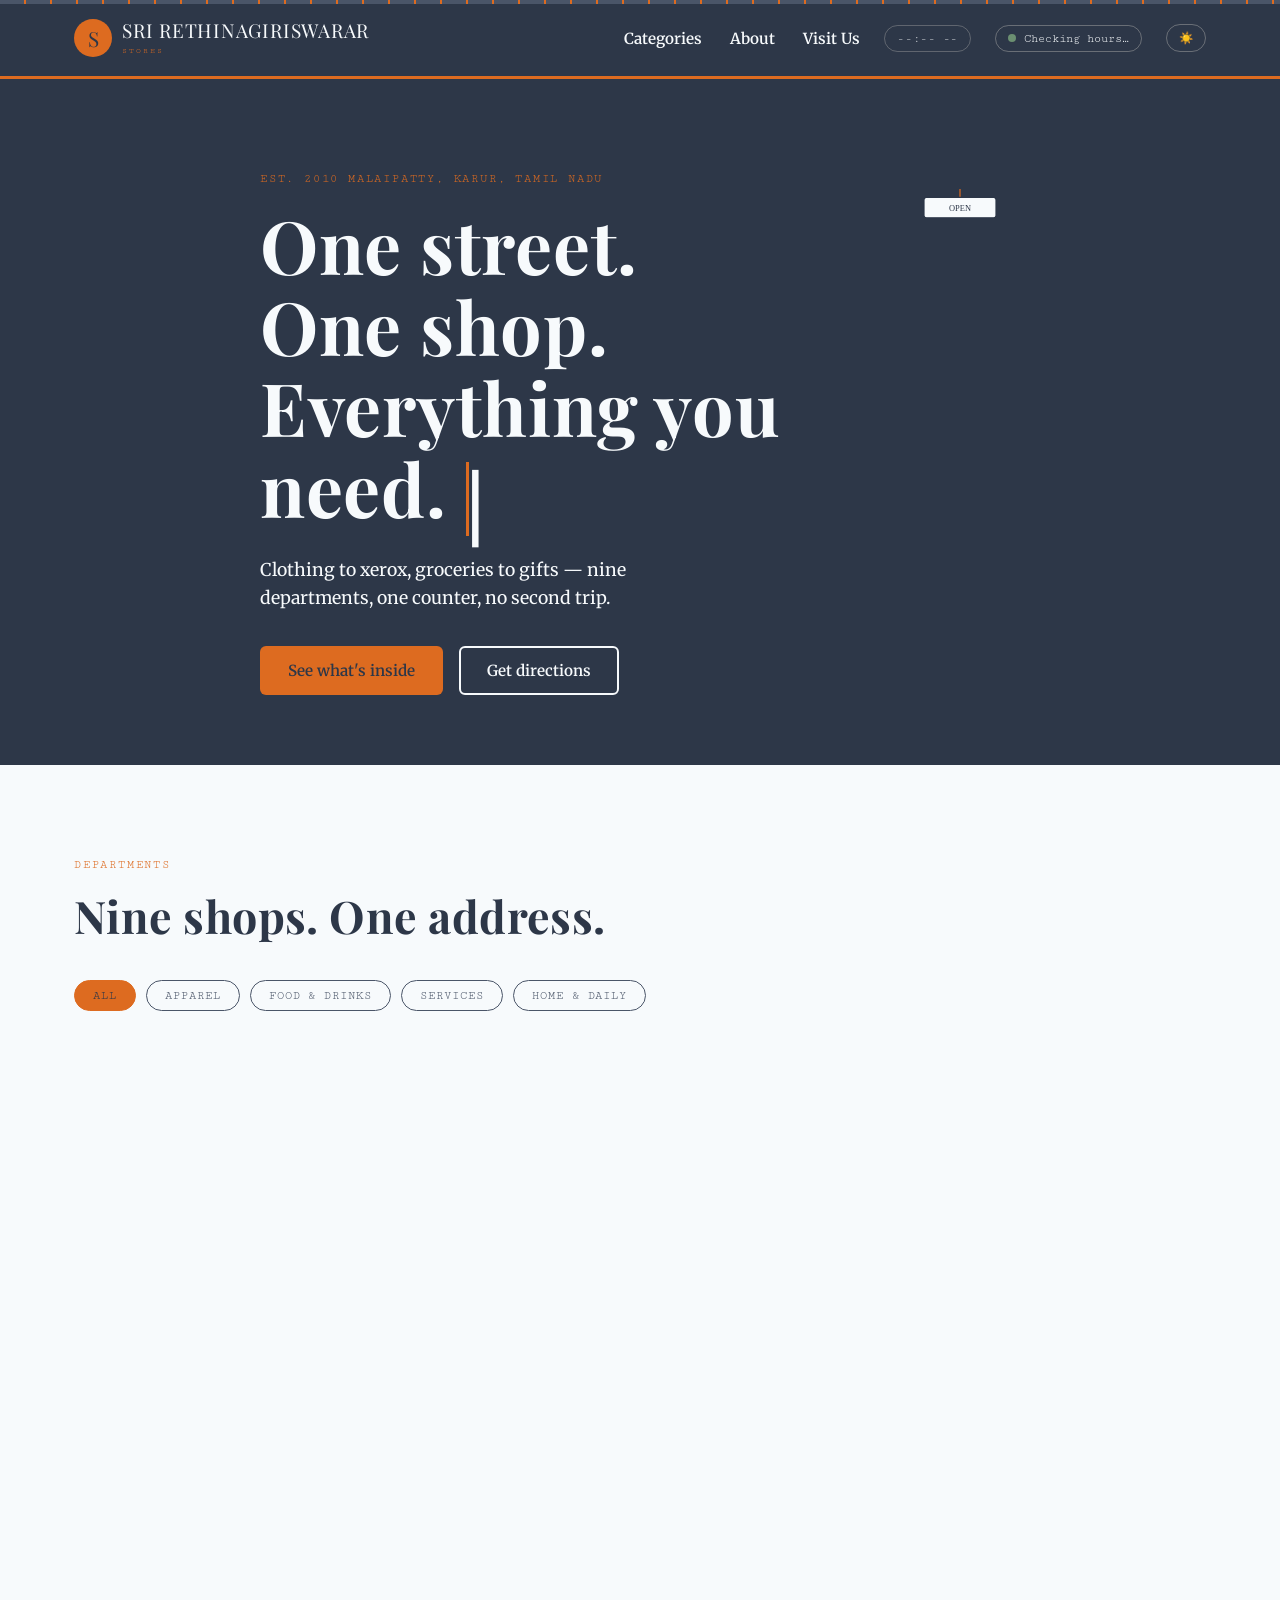
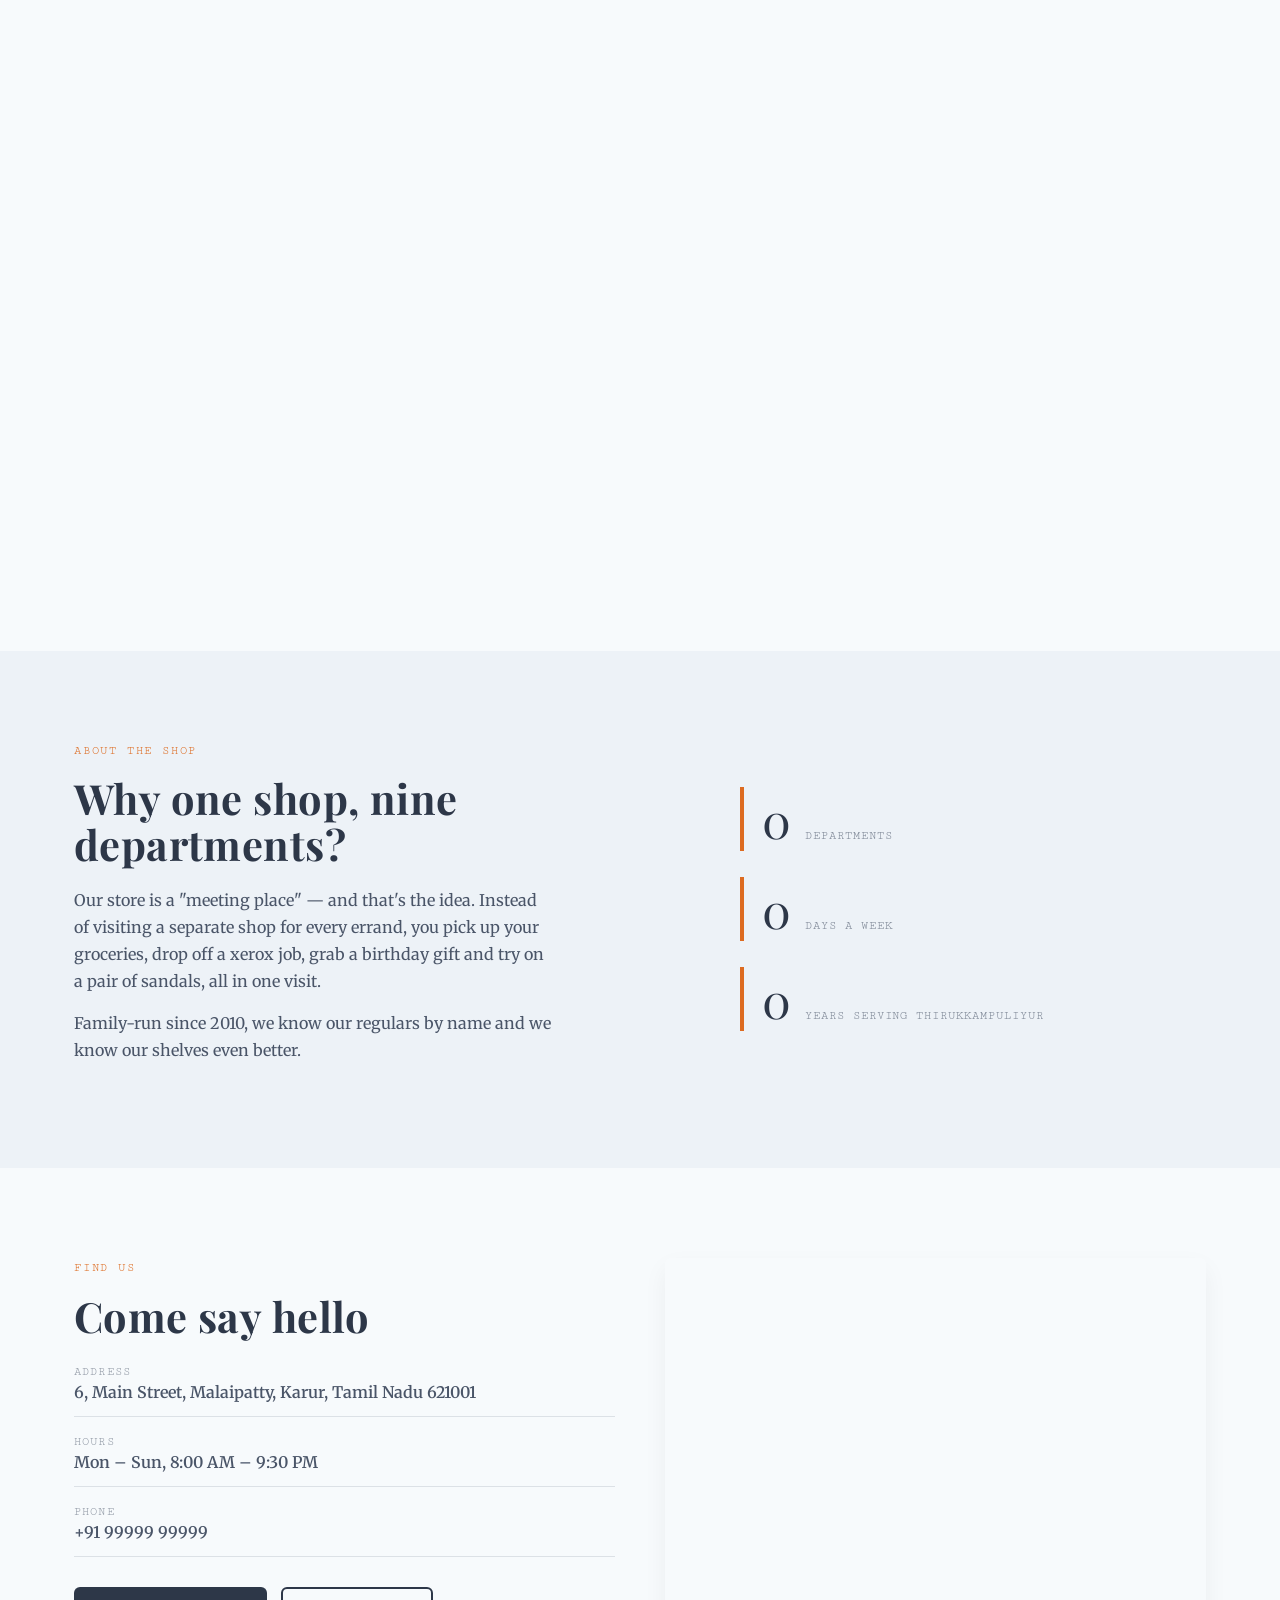
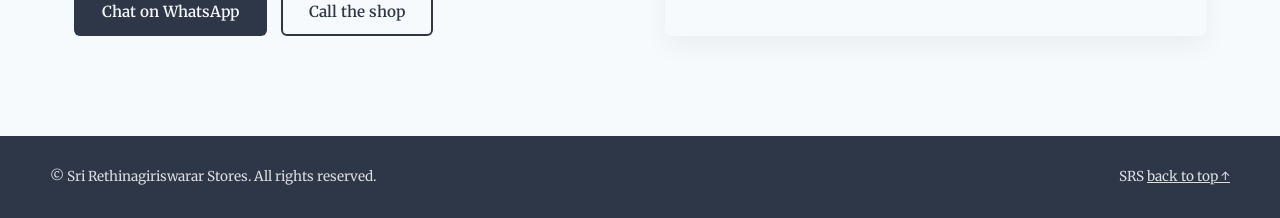
==== index.html @ 11624a4a "first commit" ====
<!DOCTYPE html>
<html lang="en" data-theme="light">
<head>
<meta charset="UTF-8">
<meta name="viewport" content="width=device-width, initial-scale=1.0">
<title>Sri Rethinagiriswarar Stores — Everything, One Roof</title>
<meta name="description" content="Sri Rethinagiriswarar Stores — clothing, footwear, grocery, stationery, xerox, fancy items, gifts, cool drinks and daily home needs, all under one roof.">
<link rel="preconnect" href="https://fonts.googleapis.com">
<link rel="preconnect" href="https://fonts.gstatic.com" crossorigin>
<link href="https://fonts.googleapis.com/css2?family=Playfair+Display:wght@700&family=Merriweather:wght@400;700&family=Cutive+Mono&display=swap" rel="stylesheet">
<link rel="stylesheet" href="style.css">
</head>
<body>

<!-- Scroll Progress Bar -->
<div class="scroll-progress" id="scroll-progress"></div>

<div class="rail" aria-hidden="true"></div>

<header class="site-header" id="top">
  <div class="header-inner">
    <a class="brand" href="#top">
      <span class="brand-mark">S</span>
      <span class="brand-text">SRI RETHINAGIRISWARAR<small>STORES</small></span>
    </a>

    <nav class="main-nav" id="main-nav">
      <a href="#categories" class="nav-link">Categories</a>
      <a href="#about" class="nav-link">About</a>
      <a href="#visit" class="nav-link">Visit Us</a>
    </nav>

    <!-- Live Clock -->
    <div class="live-clock" id="live-clock" title="Current time">--:-- --</div>

    <div class="status-chip" id="status-chip">
      <span class="dot"></span>
      <span id="status-text">Checking hours…</span>
    </div>

    <!-- Theme Toggle -->
    <button class="theme-toggle" id="theme-toggle" aria-label="Toggle dark/light mode">
      <span class="toggle-icon" id="toggle-icon">☀️</span>
    </button>

    <button class="nav-toggle" id="nav-toggle" aria-label="Toggle menu" aria-expanded="false">
      <span></span><span></span><span></span>
    </button>
  </div>
</header>

<main>

  <!-- HERO -->
  <section class="hero" id="hero">
    <div class="hero-inner">
      <p class="eyebrow">Est. 2010  Malaipatty, Karur, Tamil Nadu</p>
      <h1 class="hero-title">
        <span class="typewriter-line" id="typewriter-line">
          One street.<br>One shop.<br>Everything you need.
        </span>
        <span class="typewriter-cursor" id="typewriter-cursor">|</span>
      </h1>
      <p class="hero-sub">Clothing to xerox, groceries to gifts — nine departments, one counter, no second trip.</p>
      <div class="hero-actions">
        <a href="#categories" class="btn btn-primary">See what's inside</a>
        <a href="#visit" class="btn btn-ghost">Get directions</a>
      </div>
    </div>
    <div class="hero-signboard" aria-hidden="true">
      <svg viewBox="0 0 200 60" class="swing-icon">
        <line x1="100" y1="0" x2="100" y2="14" stroke="var(--marigold)" stroke-width="2"/>
        <rect x="40" y="14" width="120" height="34" rx="4" fill="var(--paper)" stroke="var(--ink)" stroke-width="2"/>
        <text x="100" y="36" text-anchor="middle" font-family="Bebas Neue" font-size="14" fill="var(--ink)">OPEN</text>
      </svg>
    </div>
  </section>

  <!-- CATEGORIES -->
  <section class="categories" id="categories">
    <div class="section-head">
      <p class="eyebrow">Departments</p>
      <h2>Nine shops. One address.</h2>
    </div>

    <!-- Filter Buttons -->
    <div class="filter-bar" id="filter-bar">
      <button class="filter-btn is-active" data-filter="all">All</button>
      <button class="filter-btn" data-filter="apparel">Apparel</button>
      <button class="filter-btn" data-filter="food">Food &amp; Drinks</button>
      <button class="filter-btn" data-filter="services">Services</button>
      <button class="filter-btn" data-filter="home">Home &amp; Daily</button>
    </div>

    <div class="tag-board" id="tag-board">

      <article class="tag tag--marigold" data-reveal data-category="apparel" data-department-id="clothing" tabindex="0">
        <div class="tag-string" aria-hidden="true"></div>
        <div class="tag-icon">
          <svg viewBox="0 0 48 48" fill="none" stroke="currentColor" stroke-width="2"><path d="M16 8l8 6 8-6 6 6-6 6v22H10V20l-6-6z"/></svg>
        </div>
        <h3>Clothing</h3>
        <p class="tag-line">Everyday wear for every age</p>
        <ul>
          <li>Men's shirts &amp; trousers</li>
          <li>Sarees &amp; salwar sets</li>
          <li>Kids' wear</li>
          <li>Innerwear &amp; nightwear</li>
        </ul>
      </article>

      <article class="tag tag--red" data-reveal data-category="apparel" data-department-id="footwear" tabindex="0">
        <div class="tag-string" aria-hidden="true"></div>
        <div class="tag-icon">
          <svg viewBox="0 0 48 48" fill="none" stroke="currentColor" stroke-width="2"><path d="M8 34c0-8 4-14 10-16M8 34h14M30 34c2-10 8-16 14-16-2 6-2 12 0 16H30z"/></svg>
        </div>
        <h3>Footwear</h3>
        <p class="tag-line">From doorstep to daily commute</p>
        <ul>
          <li>Sandals &amp; slippers</li>
          <li>School shoes</li>
          <li>Sports shoes</li>
          <li>Formal footwear</li>
        </ul>
      </article>

      <article class="tag tag--sage" data-reveal data-category="food" data-department-id="grocery" tabindex="0">
        <div class="tag-string" aria-hidden="true"></div>
        <div class="tag-icon">
          <svg viewBox="0 0 48 48" fill="none" stroke="currentColor" stroke-width="2"><path d="M14 18h20l-2 20H16z"/><path d="M18 18a6 6 0 0112 0"/></svg>
        </div>
        <h3>Grocery</h3>
        <p class="tag-line">Kitchen staples, stocked fresh</p>
        <ul>
          <li>Rice, dal &amp; pulses</li>
          <li>Cooking oil &amp; spices</li>
          <li>Snacks &amp; packaged foods</li>
          <li>Dairy essentials</li>
        </ul>
      </article>

      <article class="tag tag--teal" data-reveal data-category="services" data-department-id="stationery" tabindex="0">
        <div class="tag-string" aria-hidden="true"></div>
        <div class="tag-icon">
          <svg viewBox="0 0 48 48" fill="none" stroke="currentColor" stroke-width="2"><path d="M12 8h18l6 6v26H12z"/><path d="M30 8v6h6"/><line x1="18" y1="22" x2="30" y2="22"/><line x1="18" y1="28" x2="30" y2="28"/><line x1="18" y1="34" x2="26" y2="34"/></svg>
        </div>
        <h3>Stationery</h3>
        <p class="tag-line">For school, office &amp; everything between</p>
        <ul>
          <li>Notebooks &amp; pens</li>
          <li>Art &amp; craft supplies</li>
          <li>Files &amp; folders</li>
          <li>Exam &amp; office kits</li>
        </ul>
      </article>

      <article class="tag tag--plum" data-reveal data-category="services" data-department-id="xerox-printing" tabindex="0">
        <div class="tag-string" aria-hidden="true"></div>
        <div class="tag-icon">
          <svg viewBox="0 0 48 48" fill="none" stroke="currentColor" stroke-width="2"><rect x="10" y="12" width="28" height="24" rx="2"/><line x1="10" y1="20" x2="38" y2="20"/><line x1="16" y1="12" x2="16" y2="36"/></svg>
        </div>
        <h3>Xerox &amp; Printing</h3>
        <p class="tag-line">Copies, prints &amp; bindings, while you wait</p>
        <ul>
          <li>B/W &amp; colour xerox</li>
          <li>Lamination</li>
          <li>Spiral &amp; hard binding</li>
          <li>Passport photos</li>
        </ul>
      </article>

      <article class="tag tag--marigold" data-reveal data-category="apparel" data-department-id="fancy-items" tabindex="0">
        <div class="tag-string" aria-hidden="true"></div>
        <div class="tag-icon">
          <svg viewBox="0 0 48 48" fill="none" stroke="currentColor" stroke-width="2"><circle cx="24" cy="24" r="6"/><circle cx="12" cy="30" r="5"/><circle cx="36" cy="30" r="5"/></svg>
        </div>
        <h3>Fancy Items</h3>
        <p class="tag-line">Little things that finish a look</p>
        <ul>
          <li>Bangles &amp; jewellery</li>
          <li>Hair accessories</li>
          <li>Bags &amp; pouches</li>
          <li>Cosmetics</li>
        </ul>
      </article>

      <article class="tag tag--red" data-reveal data-category="home" data-department-id="gifts" tabindex="0">
        <div class="tag-string" aria-hidden="true"></div>
        <div class="tag-icon">
          <svg viewBox="0 0 48 48" fill="none" stroke="currentColor" stroke-width="2"><rect x="12" y="18" width="24" height="18" rx="2"/><path d="M12 18l4-6h16l4 6"/><line x1="24" y1="18" x2="24" y2="36"/></svg>
        </div>
        <h3>Gifts</h3>
        <p class="tag-line">Something for every occasion</p>
        <ul>
          <li>Gift wraps &amp; boxes</li>
          <li>Greeting cards</li>
          <li>Return gifts</li>
          <li>Festive hampers</li>
        </ul>
      </article>

      <article class="tag tag--sage" data-reveal data-category="food" data-department-id="cool-drinks" tabindex="0">
        <div class="tag-string" aria-hidden="true"></div>
        <div class="tag-icon">
          <svg viewBox="0 0 48 48" fill="none" stroke="currentColor" stroke-width="2"><path d="M18 10h12l2 8-3 3v15a2 2 0 01-2 2H21a2 2 0 01-2-2V21l-3-3z"/><line x1="17" y1="26" x2="31" y2="26"/></svg>
        </div>
        <h3>Cool Drinks</h3>
        <p class="tag-line">Chilled and ready to go</p>
        <ul>
          <li>Soft drinks &amp; juices</li>
          <li>Ice creams</li>
          <li>Buttermilk &amp; lassi</li>
          <li>Bottled water</li>
        </ul>
      </article>

      <article class="tag tag--teal" data-reveal data-category="home" data-department-id="daily-home-needs" tabindex="0">
        <div class="tag-string" aria-hidden="true"></div>
        <div class="tag-icon">
          <svg viewBox="0 0 48 48" fill="none" stroke="currentColor" stroke-width="2"><path d="M10 38V16l14-8 14 8v22z"/><line x1="24" y1="38" x2="24" y2="24"/><line x1="10" y1="24" x2="38" y2="24"/></svg>
        </div>
        <h3>Daily Home Needs</h3>
        <p class="tag-line">The little things that keep a home running</p>
        <ul>
          <li>Cleaning supplies</li>
          <li>Toiletries</li>
          <li>Candles &amp; matches</li>
          <li>Batteries &amp; bulbs</li>
        </ul>
      </article>

    </div>
  </section>

  <!-- DEPARTMENT DETAIL SECTION -->
  <section class="department-detail" id="department-detail">
    <div class="department-detail-inner">
      <!-- Content will be dynamically loaded here by script.js -->
      <div id="department-detail-content">
        <!-- Example structure for content:
        <button class="btn btn-ghost department-back-btn">← Back to Categories</button>
        <div class="department-detail-header">
          <p class="eyebrow">Department</p>
          <h2>Clothing</h2>
          <p class="department-description">Everyday wear for every age, from traditional to modern styles.</p>
        </div>
        <div class="department-detail-content-grid">...subcategories...</div>
        <div class="department-images">...image gallery...</div>
        -->
      </div>
    </div>
  </section>
  <!-- ABOUT -->
  <section class="about" id="about">
    <div class="about-inner">
      <div class="about-copy" data-reveal>
        <p class="eyebrow">About the shop</p>
        <h2>Why one shop, nine departments?</h2>
        <p>Our store is a "meeting place" — and that's the idea. Instead of visiting a separate shop for every errand, you pick up your groceries, drop off a xerox job, grab a birthday gift and try on a pair of sandals, all in one visit.</p>
        <p>Family-run since 2010, we know our regulars by name and we know our shelves even better.</p>
      </div>
      <div class="about-stats" data-reveal>
        <div class="stat"><span class="stat-num" data-count="9">0</span><span class="stat-label">departments</span></div>
        <div class="stat"><span class="stat-num" data-count="7">0</span><span class="stat-label">days a week</span></div>
        <div class="stat"><span class="stat-num" data-count="15">0</span><span class="stat-label">years serving Thirukkampuliyur</span></div>
      </div>
    </div>
  </section>

  <!-- VISIT / CONTACT -->
  <section class="visit" id="visit">
    <div class="visit-inner">
      <div class="visit-details" data-reveal>
        <p class="eyebrow">Find us</p>
        <h2>Come say hello</h2>

        <ul class="detail-list">
          <li>
            <span class="detail-label">Address</span>
            <span class="detail-value" id="address-text">6, Main Street, Malaipatty, Karur, Tamil Nadu 621001</span>
          </li>
          <li>
            <span class="detail-label">Hours</span>
            <span class="detail-value">Mon – Sun, 8:00 AM – 9:30 PM</span>
          </li>
          <li>
            <span class="detail-label">Phone</span>
            <span class="detail-value"><a href="tel:+919999999999" id="phone-link">+91 99999 99999</a></span>
          </li>
        </ul>

        <div class="visit-actions">
          <a class="btn btn-primary" href="https://wa.me/919999999999" target="_blank" rel="noopener">Chat on WhatsApp</a>
          <a class="btn btn-ghost" href="tel:+919999999999">Call the shop</a>
        </div>
      </div>

      <div class="visit-map" data-reveal>
        <iframe
          title="Store location map"
          src="https://maps.google.com/maps?q=10.920711496336864,78.23866458942531&t=&z=17&ie=UTF8&iwloc=&output=embed"
          loading="lazy"
          referrerpolicy="no-referrer-when-downgrade">
        </iframe>
      </div>
    </div>
  </section>

</main>

<footer class="site-footer">
  <div class="footer-inner">
    <p>&copy; <span id="year"></span> Sri Rethinagiriswarar Stores. All rights reserved.</p>
    <p class="footer-credit">SRS <a href="#top">back to top ↑</a></p>
  </div>
</footer>

<button class="to-top" id="to-top" aria-label="Back to top">↑</button>

<!-- Toast Notification -->
<div class="toast" id="toast"></div>

<script src="script.js"></script>
</body>
</html>
---- style.css ----
/* ============ TOKENS ============ */
:root{
  --ink: #2D3748;
  --ink-soft: #4A5568;
  --paper: #F7FAFC;
  --paper-dim: #EDF2F7;
  --charcoal: #4A5568;

  --marigold: #DD6B20;
  --signal-red: #C1443C;
  --sage: #6B8F71;
  --teal: #2F6F6B;
  --plum: #7A4B6D;

  --display: 'Playfair Display', serif;
  --body: 'Merriweather', serif;
  --mono: 'Cutive Mono', monospace;
 
  --radius: 6px;
  --header-h: 76px;

  --card-bg: #ffffff;
  --tag-border: #fff;
  --shadow-color: rgba(0, 0, 0, 0.05);
  --shadow-hover: rgba(0, 0, 0, 0.1);
  --glow-color: rgba(221, 107, 32, 0.25);
  --toast-bg: #1B2A4A;
  --toast-text: #F3EDE0;
}

/* ============ DARK THEME ============ */
[data-theme="dark"]{
  --ink: #E8E0D0;
  --marigold: #DD6B20;
  --ink-soft: #B8B0A0;
  --paper: #1A1D23;
  --paper-dim: #22262E;
  --charcoal: #E0D8C8;
  --card-bg: #2A2E36;
  --tag-border: #2A2E36;
  --shadow-color: rgba(0,0,0,0.15);
  --shadow-hover: rgba(0,0,0,0.25);
  --glow-color: rgba(221, 107, 32, 0.2);
  --toast-bg: #F3EDE0;
  --toast-text: #1B2A4A;
}

*{ box-sizing: border-box; }
html{ scroll-behavior: smooth; scroll-padding-top: var(--header-h); }
body{
  margin:0;
  font-family: var(--body);
  color: var(--charcoal);
  background: var(--paper);
  -webkit-font-smoothing: antialiased;
}
h1,h2,h3{ font-family: var(--display); font-weight: 700; letter-spacing: 0.01em; line-height: 1.1; margin: 0; }
h3{ line-height: 1.2; }
p{ margin: 0; line-height: 1.6; }
ul{ margin:0; padding:0; list-style:none; }
a{ color: inherit; text-decoration: none; }
img{ max-width:100%; display:block; }

@media (prefers-reduced-motion: reduce){
  *{ animation: none !important; transition: none !important; }
  html{ scroll-behavior: auto; }
}

/* decorative top rail like a shop rod the signs hang from */
.rail{
  position: fixed; top: 0; left: 0; right: 0; height: 4px;
  background: repeating-linear-gradient(90deg, var(--ink-soft) 0 24px, var(--marigold) 24px 26px);
  z-index: 60;
}

/* ============ SCROLL PROGRESS BAR ============ */
.scroll-progress{
  position: fixed; top: 4px; left: 0; height: 3px;
  background: var(--marigold); z-index: 61;
  width: 0%; transition: width 0.1s ease;
}

/* ============ THEME TOGGLE ============ */
.theme-toggle{
  background: none; border: 1px solid rgba(243,237,224,0.3); border-radius: 999px;
  color: var(--paper); cursor: pointer; padding: 6px 12px;
  font-size: 1rem; display:flex; align-items:center; gap:6px;
  transition: background .25s ease, transform .25s ease;
  font-family: var(--mono); font-size: 0.72rem;
}
.theme-toggle:hover{ background: rgba(243,237,224,0.1); transform: scale(1.05); }
.theme-toggle .toggle-icon{ display:inline-block; }
[data-theme="dark"] .theme-toggle{ border-color: rgba(27,42,74,0.3); }
[data-theme="dark"] .theme-toggle:hover{ background: rgba(27,42,74,0.1); }

/* ============ HEADER ============ */
.site-header{
  position: sticky; top:0; z-index: 50;
  background: var(--ink);
  border-bottom: 3px solid var(--marigold);
}
.header-inner{
  max-width: 1180px; margin: 0 auto; padding: 0 24px;
  height: var(--header-h);
  display:flex; align-items:center; gap: 24px;
}
.brand{ display:flex; align-items:center; gap:10px; color: var(--paper); margin-right:auto; }
.brand-mark{
  width:38px; height:38px; border-radius:50%;
  background: var(--marigold); color: var(--ink);
  display:flex; align-items:center; justify-content:center;
  font-family: var(--display); font-size: 1.3rem;
}
.brand-text{ font-family: var(--display); font-size: 1.2rem; letter-spacing: 0.04em; display:flex; flex-direction:column; line-height:1; }
.brand-text small{ font-family: var(--mono); font-size: 0.5rem; letter-spacing: 0.25em; color: var(--marigold); margin-top:6px; }

.main-nav{ display:flex; gap: 28px; }
.main-nav a{ color: var(--paper); font-weight:600; font-size: 0.95rem; position:relative; padding: 6px 0; }
.main-nav a::after{
  content:""; position:absolute; left:0; bottom:0; height:2px; width:0;
  background: var(--marigold); transition: width .25s ease;
}
.main-nav a:hover::after, .main-nav a:focus-visible::after{ width:100%; }

.status-chip{
  display:flex; align-items:center; gap:8px;
  font-family: var(--mono); font-size: 0.72rem; color: var(--paper);
  border: 1px solid rgba(243,237,224,0.3); border-radius: 999px;
  padding: 6px 12px;
  white-space: nowrap;
}
.status-chip .dot{ width:8px; height:8px; border-radius:50%; background: var(--sage); }
.status-chip.closed .dot{ background: var(--signal-red); }

/* ============ LIVE CLOCK ============ */
.live-clock{
  font-family: var(--mono); font-size: 0.72rem; color: var(--paper);
  border: 1px solid rgba(243,237,224,0.3); border-radius: 999px;
  padding: 6px 12px; white-space: nowrap;
  opacity: 0.85; letter-spacing: 0.05em;
}

.nav-toggle{ display:none; background:none; border:none; cursor:pointer; padding:8px; }
.nav-toggle span{ display:block; width:24px; height:2px; background: var(--paper); margin:5px 0; transition: transform .25s ease, opacity .25s ease; }

/* ============ HERO ============ */
.hero{
  background-color: var(--ink);
  color: var(--paper);
  padding: 90px 24px 70px;
  display:flex; justify-content:center;
  position: relative;
  overflow: hidden;
}
.hero-inner > * {
  opacity: 0;
  animation: hero-fade-in 0.7s cubic-bezier(0.25, 0.46, 0.45, 0.94) forwards;
}
.hero-inner .eyebrow { animation-delay: 0.1s; }
/* The typewriter handles its own animation */
.hero-inner .hero-sub { animation-delay: 0.4s; }
.hero-inner .hero-actions { animation-delay: 0.6s; }
@keyframes hero-fade-in {
  from { opacity: 0; transform: translateY(20px); }
  to { opacity: 1; transform: translateY(0); }
}
.hero-inner{ max-width: 640px; position:relative; z-index:1; }
.eyebrow{
  font-family: var(--mono); font-size: 0.75rem; letter-spacing: 0.15em;
  text-transform: uppercase; color: var(--marigold); margin-bottom: 16px;
}
.hero-title{ font-size: clamp(2.8rem, 7vw, 4.6rem); margin-bottom: 20px; }
.hero-sub{ font-size: 1.1rem; opacity: 0.85; max-width: 480px; margin-bottom: 34px; }
.hero-actions{ display:flex; gap:16px; flex-wrap: wrap; }

.btn{
  display:inline-block; padding: 13px 26px; border-radius: var(--radius);
  font-weight:600; font-size:0.95rem; border: 2px solid transparent; transition: transform .18s ease, background .18s ease, box-shadow .18s ease;
}
.btn-primary{ background: var(--marigold); color: var(--ink); }
.btn-primary:hover{ transform: translateY(-2px); }
.btn-ghost{ border-color: var(--paper); color: var(--paper); }
.btn-ghost:hover{ background: rgba(243,237,224,0.1); transform: translateY(-2px); }

.hero-signboard{ display:none; }

/* ============ SIGNBOARD SWING ============ */
.hero-signboard{ display:block; position: relative; z-index: 1; }
.swing-icon{
  width: 120px; height: auto; display: block; margin: 20px auto 0;
  animation: swing 3.5s ease-in-out infinite; transform-origin: top center;
}
@keyframes swing{
  0%, 100%{ transform: rotate(-2deg); }
  50%{ transform: rotate(2deg); }
}

/* ============ TYPEWRITER EFFECT ============ */
.typewriter-cursor{ display:inline-block; width:3px; height:1em; background: var(--marigold); margin-left:2px; vertical-align:text-bottom; animation: blink 0.8s step-end infinite; }
@keyframes blink{ 50%{ opacity:0; } }

/* ============ SECTION HEAD ============ */
.section-head{ max-width: 1180px; margin: 0 auto; padding: 0 24px; margin-bottom: 40px; }
.section-head h2{ font-size: clamp(2rem, 4vw, 2.8rem); color: var(--ink); }

/* ============ CATEGORIES / TAG BOARD ============ */
.categories{ padding: 90px 0 100px; }

/* ============ CATEGORY FILTERS ============ */
.categories.is-hidden {
  opacity: 0;
  visibility: hidden;
  transition: opacity 0.4s ease, visibility 0.4s ease;
}
.filter-bar{
  max-width: 1180px; margin: 0 auto 36px; padding: 0 24px;
  display:flex; flex-wrap:wrap; gap:10px;
}
.filter-btn{
  font-family: var(--mono); font-size: 0.75rem; text-transform: uppercase;
  letter-spacing: 0.08em; padding: 8px 18px; border-radius: 999px;
  border: 1.5px solid var(--ink-soft); background: transparent;
  color: var(--ink-soft); cursor: pointer; transition: all .25s ease;
}
.filter-btn:hover{ border-color: var(--marigold); color: var(--marigold); background: rgba(221, 107, 32, 0.05); }
.filter-btn.is-active{ background: var(--marigold); border-color: var(--marigold); color: var(--ink); }
[data-theme="dark"] .filter-btn{ border-color: var(--ink-soft); color: var(--charcoal); }
[data-theme="dark"] .filter-btn.is-active{ color: var(--ink); }

/* ============ TAG FILTER ANIMATION ============ */
.tag.tag-hidden{ opacity:0 !important; transform: scale(0.8) translateY(10px) !important; pointer-events:none; position:absolute; visibility:hidden; }
.tag-board.filtering{ position:relative; min-height:300px; }

.tag-board{
  max-width: 1180px; margin: 0 auto; padding: 0 24px;
  display:grid; grid-template-columns: repeat(3, 1fr); gap: 40px 28px;
}
.tag{
  position:relative; background: var(--card-bg); border-radius: var(--radius);
  padding: 28px 22px 24px;
  box-shadow: 0 1px 2px var(--shadow-color), 0 8px 16px var(--shadow-color);
  border: 1px solid rgba(0,0,0,0.05);
  transition: transform .3s ease, box-shadow .3s ease, border-color .3s ease;
  opacity: 0; transform: translateY(24px);
  will-change: transform;
  cursor: pointer;
}
.tag.is-visible{ animation: rise .6s ease forwards; }
@keyframes rise{ to{ opacity:1; transform: translateY(0); } }

.tag:hover, .tag:focus-visible{
  transform: translateY(-6px);
  box-shadow: 0 1px 2px var(--shadow-hover), 0 12px 24px var(--shadow-hover);
  border-color: var(--marigold);
}

/* ============ HOVER GLOW ============ */
.tag::before{
  content:""; position:absolute; inset:0; border-radius: var(--radius);
  opacity:0; transition: opacity .35s ease;
  background: radial-gradient(400px circle at var(--mouse-x,50%) var(--mouse-y,50%), var(--glow-color), transparent 50%);
  pointer-events:none;
}
.tag:hover::before{ opacity:1; }

.btn::after{
  content:""; position:absolute; inset:-2px; border-radius: calc(var(--radius) + 2px);
  opacity:0; transition: opacity .35s ease; z-index: -1;
  background: radial-gradient(300px circle at var(--mouse-x,50%) var(--mouse-y,50%), rgba(232,163,61,0.3), transparent 60%);
  pointer-events:none;
}
.btn{ position:relative; overflow:hidden; }
.btn:hover::after{ opacity:1; }

.tag-string{
  position:absolute; top:-40px; left:50%; width:2px; height:40px;
  background: var(--ink-soft);
}
.tag-string::after{
  content:""; position:absolute; top:-6px; left:-4px; width:10px; height:10px;
  border-radius:50%; background: var(--marigold); border: 2px solid var(--ink-soft);
}

.tag{ border-top: 4px solid; }
.tag--marigold{ border-top-color: var(--marigold); }
.tag--red{ border-top-color: var(--signal-red); }
.tag--sage{ border-top-color: var(--sage); }
.tag--teal{ border-top-color: var(--teal); }
.tag--plum{ border-top-color: var(--plum); }

.tag--marigold{ border-top-color: var(--marigold); }
.tag--red{ border-top-color: var(--signal-red); }
.tag--sage{ border-top-color: var(--sage); }
.tag--teal{ border-top-color: var(--teal); }
.tag--plum{ border-top-color: var(--plum); }

.tag--marigold .tag-icon{ color: var(--marigold); }
.tag--red .tag-icon{ color: var(--signal-red); }
.tag--sage .tag-icon{ color: var(--sage); }
.tag--teal .tag-icon{ color: var(--teal); }
.tag--plum .tag-icon{ color: var(--plum); }

.tag-icon{ width:44px; height:44px; margin-bottom:14px; }
.tag-icon svg{ width:100%; height:100%; }
.tag h3{ font-size: 1.5rem; color: var(--ink); margin-bottom: 6px; }
.tag-line{ font-size: 0.88rem; color: var(--charcoal); opacity: 0.7; margin-bottom: 16px; min-height: 3em; }
.tag ul{ display:flex; flex-direction:column; gap:6px; }
.tag li{ font-family: var(--mono); font-size: 0.78rem; padding-left: 14px; position:relative; }
.tag li::before{ content:"–"; position:absolute; left:0; opacity:0.5; }

/* ============ DEPARTMENT DETAIL SECTION ============ */
.department-detail{
  padding: 90px 0 100px;
  opacity: 0;
  visibility: hidden;
  transition: opacity 0.4s ease 0.2s, visibility 0.4s ease 0.2s;
}
.department-detail.is-active {
  opacity: 1;
  visibility: visible;
}
.department-detail-inner{
  max-width: 1280px; margin:0 auto; padding: 0 24px;
}
.department-back-btn{
  margin-bottom: 40px;
  border-color: var(--ink-soft);
  color: var(--ink-soft);
}
.department-back-btn:hover{
  background: rgba(45, 55, 72, 0.06);
  transform: translateY(-2px);
}
[data-theme="dark"] .department-back-btn{
  border-color: var(--ink-soft);
  color: var(--charcoal);
}
[data-theme="dark"] .department-back-btn:hover{
  background: rgba(243,237,224,0.06);
}

.department-detail-grid{
  display: grid;
  grid-template-columns: 1fr 1.5fr;
  gap: 60px;
  align-items: flex-start;
  opacity: 0;
  animation: fadeIn 0.6s ease forwards;
}
@keyframes fadeIn { to { opacity: 1; } }

.department-detail-header{
  margin-bottom: 50px;
}
.department-detail-header h2{
  font-size: clamp(2rem, 4vw, 2.8rem); color: var(--ink); margin: 10px 0 20px;
}
.department-description{
  font-size: 1.1rem; line-height: 1.7; max-width: 700px; opacity: 0.85;
}

.department-detail-content-grid{
  display: grid;
  grid-template-columns: repeat(auto-fit, minmax(280px, 1fr));
  gap: 40px;
  margin-bottom: 60px;
}
.department-subcategory h3{
  font-size: 1.3rem; color: var(--ink-soft); margin-bottom: 12px;
}
.department-subcategory ul{
  list-style: disc; padding-left: 20px;
}
.department-subcategory li{
  font-size: 0.95rem; line-height: 1.5; margin-bottom: 4px;
}

.department-images h3{ font-size: 1.3rem; color: var(--ink-soft); margin-bottom: 20px; }

/* ============ SLIDESHOW ============ */
.slideshow-container{
  position: relative;
  width: 100%;
  border-radius: var(--radius);
  overflow: hidden;
  box-shadow: 0 8px 24px var(--shadow-color);
  background: var(--card-bg);
}
.slideshow-track{
  position: relative;
  width: 100%;
  aspect-ratio: 4 / 3;
  overflow: hidden;
}
.slideshow-slide{
  position: absolute;
  inset: 0;
  opacity: 0;
  transition: opacity 0.6s ease, transform 0.6s ease;
  transform: scale(0.96);
}
.slideshow-slide.is-active{
  opacity: 1;
  transform: scale(1);
  z-index: 2;
}
.slideshow-img{
  width: 100%;
  height: 100%;
  object-fit: cover;
  display: block;
}
/* Navigation arrows */
.slideshow-nav{
  position: absolute;
  top: 50%;
  transform: translateY(-50%);
  z-index: 5;
  width: 42px;
  height: 42px;
  border-radius: 50%;
  border: none;
  background: rgba(45, 55, 72, 0.65);
  color: #fff;
  font-size: 1.6rem;
  line-height: 1;
  cursor: pointer;
  display: flex;
  align-items: center;
  justify-content: center;
  opacity: 0;
  transition: opacity 0.3s ease, background 0.3s ease, transform 0.2s ease;
  backdrop-filter: blur(2px);
}
.slideshow-container:hover .slideshow-nav{
  opacity: 1;
}
.slideshow-nav:hover{
  background: var(--marigold);
  transform: translateY(-50%) scale(1.1);
}
.slideshow-nav--prev{ left: 14px; }
.slideshow-nav--next{ right: 14px; }

/* Dots */
.slideshow-dots{
  position: absolute;
  bottom: 12px;
  left: 50%;
  transform: translateX(-50%);
  z-index: 5;
  display: flex;
  gap: 8px;
}
.slideshow-dot{
  width: 10px;
  height: 10px;
  border-radius: 50%;
  border: 2px solid rgba(255,255,255,0.7);
  background: transparent;
  cursor: pointer;
  padding: 0;
  transition: background 0.3s ease, border-color 0.3s ease, transform 0.2s ease;
}
.slideshow-dot.is-active{
  background: var(--marigold);
  border-color: var(--marigold);
  transform: scale(1.2);
}
.slideshow-dot:hover{
  background: rgba(255,255,255,0.5);
  border-color: #fff;
}

/* Slide counter */
.slideshow-counter{
  position: absolute;
  top: 12px;
  right: 14px;
  z-index: 5;
  font-family: var(--mono);
  font-size: 0.72rem;
  color: #fff;
  background: rgba(45, 55, 72, 0.55);
  padding: 4px 12px;
  border-radius: 999px;
  backdrop-filter: blur(2px);
  letter-spacing: 0.04em;
}

/* ============ LIGHTBOX MODAL ============ */
.lightbox{
  position: fixed;
  inset: 0;
  z-index: 200;
  background: rgba(0, 0, 0, 0.88);
  display: flex;
  align-items: center;
  justify-content: center;
  opacity: 0;
  visibility: hidden;
  transition: opacity 0.35s ease, visibility 0.35s ease;
  backdrop-filter: blur(6px);
}
.lightbox.is-open{
  opacity: 1;
  visibility: visible;
}
.lightbox-content{
  position: relative;
  max-width: 90vw;
  max-height: 85vh;
  display: flex;
  flex-direction: column;
  align-items: center;
}
.lightbox-img{
  max-width: 100%;
  max-height: 80vh;
  border-radius: 4px;
  box-shadow: 0 20px 60px rgba(0, 0, 0, 0.5);
  object-fit: contain;
}
.lightbox-counter{
  margin-top: 14px;
  font-family: var(--mono);
  font-size: 0.85rem;
  color: rgba(255,255,255,0.7);
  letter-spacing: 0.08em;
}
.lightbox-close{
  position: absolute;
  top: 20px;
  right: 24px;
  z-index: 10;
  width: 44px;
  height: 44px;
  border-radius: 50%;
  border: none;
  background: rgba(255,255,255,0.1);
  color: #fff;
  font-size: 1.8rem;
  cursor: pointer;
  display: flex;
  align-items: center;
  justify-content: center;
  transition: background 0.25s ease, transform 0.2s ease;
  backdrop-filter: blur(4px);
}
.lightbox-close:hover{
  background: var(--marigold);
  transform: scale(1.1);
}
.lightbox-nav{
  position: absolute;
  top: 50%;
  transform: translateY(-50%);
  z-index: 10;
  width: 52px;
  height: 52px;
  border-radius: 50%;
  border: none;
  background: rgba(255,255,255,0.08);
  color: #fff;
  font-size: 2.2rem;
  cursor: pointer;
  display: flex;
  align-items: center;
  justify-content: center;
  transition: background 0.25s ease, transform 0.2s ease;
  backdrop-filter: blur(4px);
}
.lightbox-nav:hover{
  background: var(--marigold);
  transform: translateY(-50%) scale(1.1);
}
.lightbox-nav--prev{ left: 20px; }
.lightbox-nav--next{ right: 20px; }

@media (max-width: 720px){
  .lightbox-nav{
    width: 40px;
    height: 40px;
    font-size: 1.6rem;
  }
  .lightbox-nav--prev{ left: 8px; }
  .lightbox-nav--next{ right: 8px; }
  .lightbox-close{
    top: 12px;
    right: 12px;
    width: 36px;
    height: 36px;
    font-size: 1.4rem;
  }
  .slideshow-track{
    aspect-ratio: 3 / 2;
  }
  .slideshow-nav{
    width: 34px;
    height: 34px;
    font-size: 1.2rem;
  }
  .slideshow-nav--prev{ left: 8px; }
  .slideshow-nav--next{ right: 8px; }
  .slideshow-dot{
    width: 8px;
    height: 8px;
  }
}

/* ============ ABOUT ============ */
.about{ background: var(--paper-dim); padding: 90px 0; }
.about-inner{
  max-width: 1180px; margin:0 auto; padding: 0 24px;
  display:grid; grid-template-columns: 1.3fr 1fr; gap: 60px; align-items:center;
}
.about-copy h2{ font-size: clamp(2rem,4vw,2.6rem); color: var(--ink); margin: 10px 0 20px; }
.about-copy p{ margin-bottom: 14px; line-height:1.7; max-width: 480px; }
.about-stats{ display:flex; flex-direction:column; gap: 26px; }
.stat{ display:flex; align-items:baseline; gap:14px; border-left: 4px solid var(--marigold); padding-left: 18px; }
.stat-num{ font-family: var(--display); font-size: 3rem; color: var(--ink); }
.stat-label{ font-family: var(--mono); font-size: 0.75rem; text-transform: uppercase; letter-spacing: 0.08em; opacity:0.7; }

/* ============ VISIT ============ */
.visit{ padding: 90px 0 100px; }
.visit-inner{
  max-width: 1180px; margin:0 auto; padding: 0 24px;
  display:grid; grid-template-columns: 1fr 1fr; gap: 50px; align-items:stretch;
}
.visit-details h2{ font-size: clamp(2rem,4vw,2.6rem); color: var(--ink); margin: 10px 0 26px; }
.detail-list{ display:flex; flex-direction:column; gap: 18px; margin-bottom: 30px; }
.detail-list li{ display:flex; flex-direction:column; gap:4px; border-bottom: 1px solid rgba(27,42,74,0.12); padding-bottom: 14px; }
.detail-label{ font-family: var(--mono); font-size: 0.72rem; text-transform:uppercase; letter-spacing:0.1em; opacity:0.6; }
.detail-value{ font-size: 1rem; font-weight:600; }
.detail-value a:hover{ text-decoration: underline; }
.visit-actions{ display:flex; gap:14px; flex-wrap:wrap; }
.visit .btn-primary{ background: var(--ink); color: var(--paper); }
.visit .btn-ghost{ border-color: var(--ink); color: var(--ink); }
.visit .btn-ghost:hover{ background: rgba(45, 55, 72, 0.06); }

.visit-map{ border-radius: var(--radius); overflow:hidden; min-height: 320px; box-shadow: 0 10px 24px var(--shadow-color); }
.visit-map iframe{ width:100%; height:100%; min-height:320px; border:0; filter: grayscale(0.3) contrast(0.9); }

/* ============ TOAST NOTIFICATION ============ */
.toast{
  position: fixed; bottom: 80px; left: 50%; transform: translateX(-50%) translateY(20px);
  background: var(--toast-bg); color: var(--toast-text);
  padding: 12px 24px; border-radius: 999px;
  font-family: var(--mono); font-size: 0.8rem;
  box-shadow: 0 8px 24px rgba(0,0,0,0.2);
  opacity: 0; visibility: hidden; transition: all .35s ease; z-index: 100;
  white-space: nowrap;
}
.toast.is-visible{ opacity:1; visibility:visible; transform: translateX(-50%) translateY(0); }

/* ============ ACTIVE NAV LINK ============ */
.main-nav a.is-active::after{ width:100%; }

/* ============ FOOTER ============ */
.site-footer{ background: var(--ink); color: var(--paper); padding: 30px 24px; }
.footer-inner{
  max-width: 1180px; margin:0 auto;
  display:flex; justify-content:space-between; flex-wrap:wrap; gap:10px;
  font-size: 0.85rem; opacity:0.85;
}
.footer-credit a{ text-decoration: underline; }

/* ============ BACK TO TOP ============ */
.to-top{
  position: fixed; bottom: 26px; right: 26px; z-index: 40;
  width: 46px; height:46px; border-radius:50%;
  background: var(--marigold); color: var(--ink); border:none;
  font-size: 1.2rem; cursor:pointer; box-shadow: 0 8px 18px rgba(0,0,0,0.2);
  opacity:0; visibility:hidden; transform: translateY(10px);
  transition: opacity .25s ease, transform .25s ease, visibility .25s ease;
}
.to-top.is-visible{ opacity:1; visibility:visible; transform: translateY(0); }

/* ============ RESPONSIVE ============ */
@media (max-width: 900px){
  .tag-board{ grid-template-columns: repeat(2, 1fr); }
  .about-inner, .visit-inner{ grid-template-columns: 1fr; }
  .visit-map{ min-height: 260px; }
  .department-detail-grid{ grid-template-columns: 1fr; gap: 40px; }
}

@media (max-width: 720px){
  .main-nav{
    position: fixed; top: var(--header-h); left:0; right:0;
    background: var(--ink); flex-direction:column; gap:0;
    max-height:0; overflow:hidden; transition: max-height .3s ease;
    border-bottom: 3px solid var(--marigold);
  }
  .main-nav.is-open{ max-height: 260px; }
  .main-nav a{ padding: 16px 24px; border-top: 1px solid rgba(243,237,224,0.1); }
  .status-chip{ display:none; }
  .nav-toggle{ display:block; }
  .tag-board{ grid-template-columns: 1fr; }
  .department-detail-content-grid{
    grid-template-columns: 1fr;
  }
  .department-detail-grid{ grid-template-columns: 1fr; gap: 40px; }
  .hero{ padding: 70px 20px 50px; }
}

/* keyboard focus visibility */
a:focus-visible, button:focus-visible{
  outline: 3px solid var(--marigold); outline-offset: 3px;
}
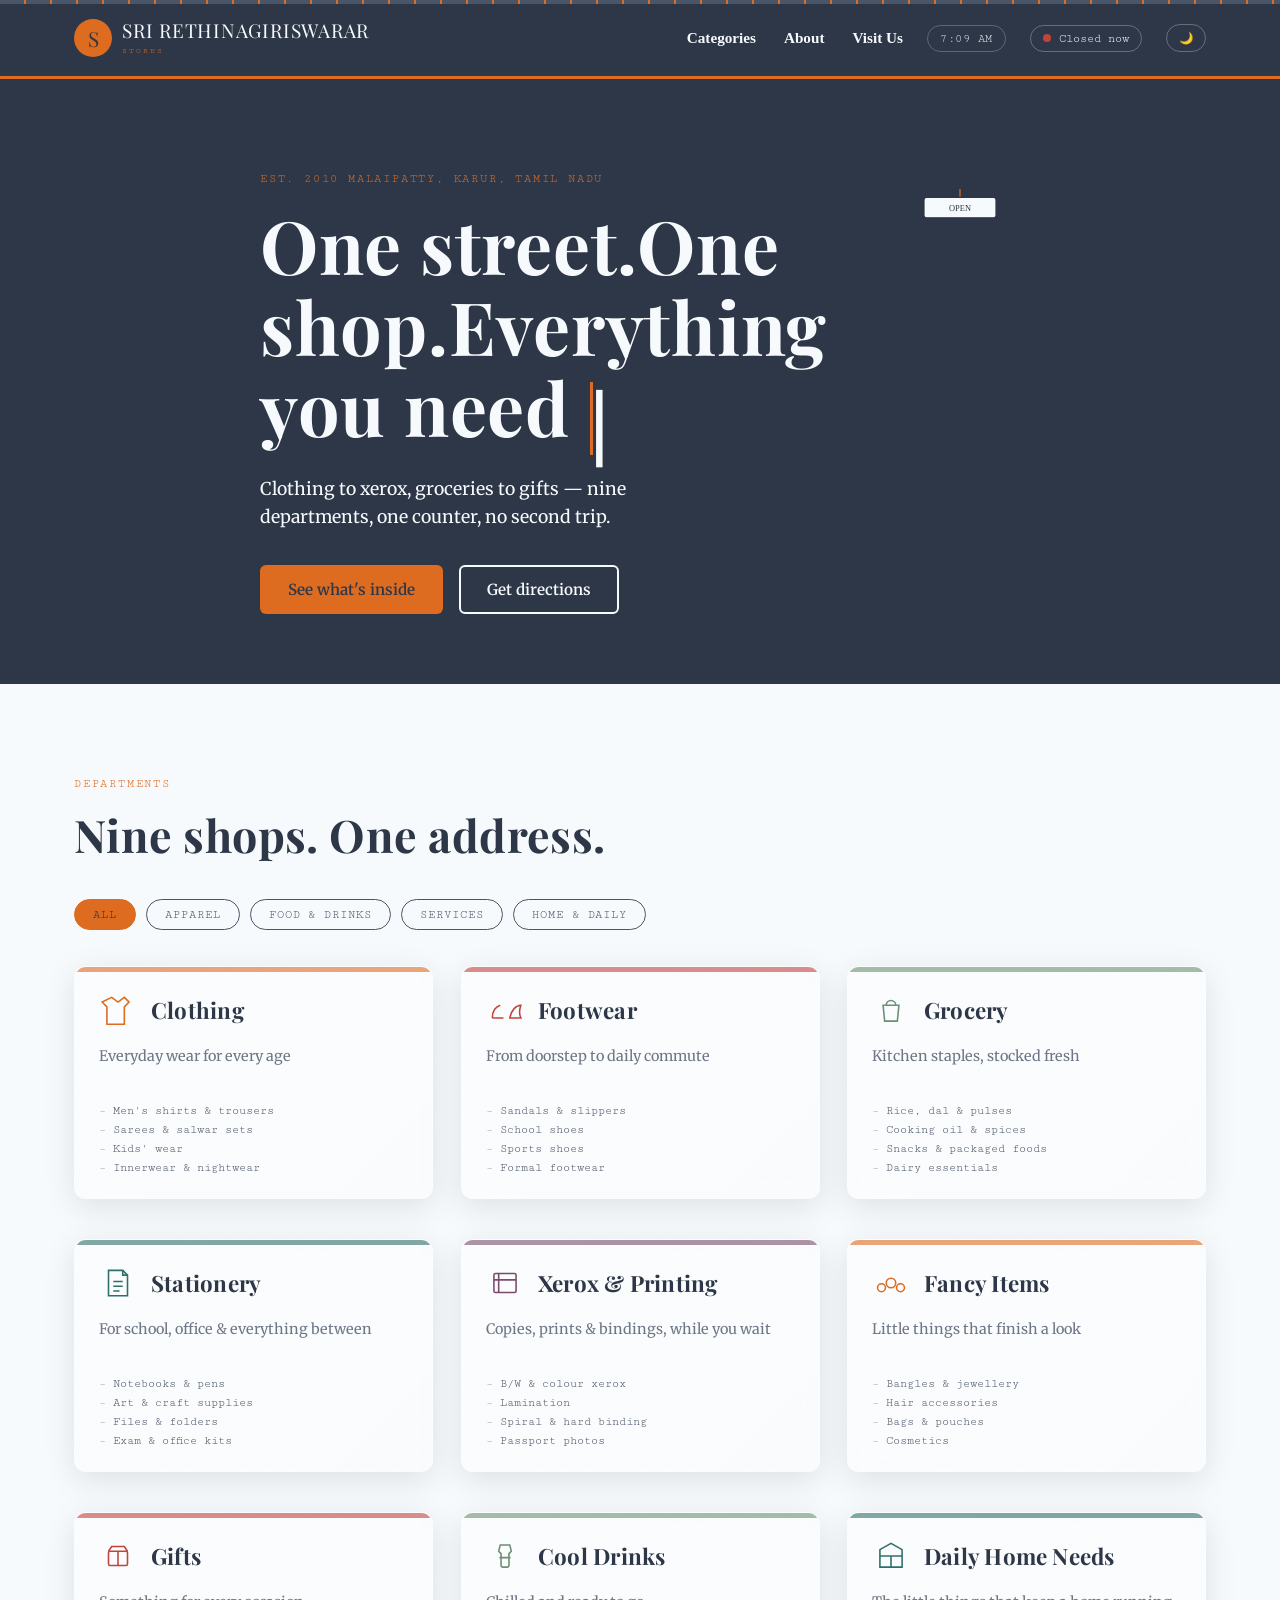
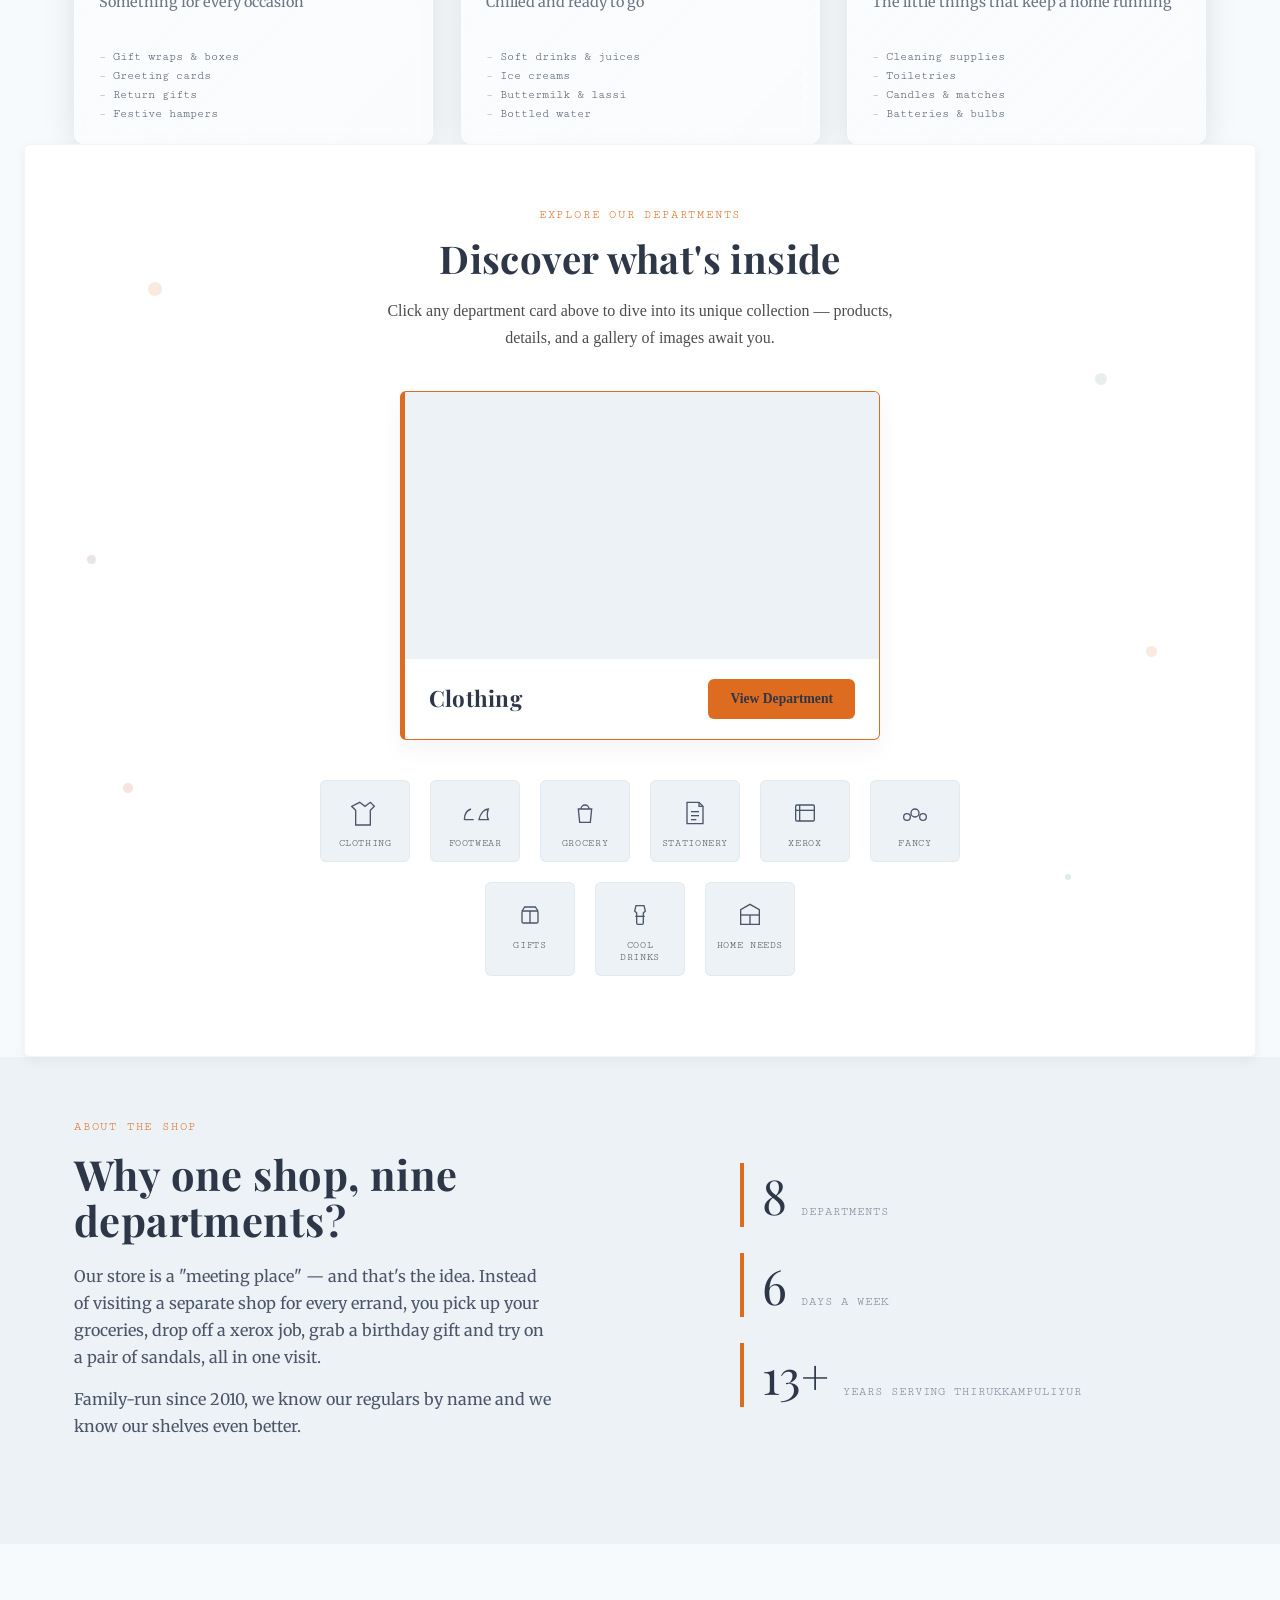
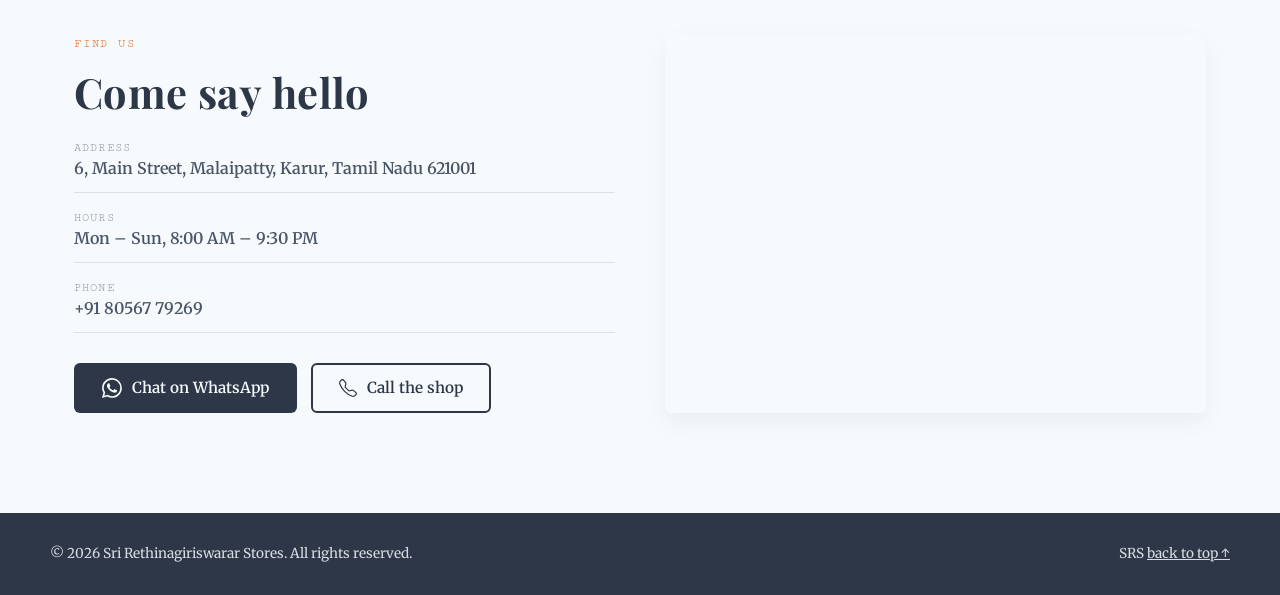
==== commit 69ae2daa: "nothing" ====
--- a/index.html
+++ b/index.html
@@ -95,11 +95,10 @@
     <div class="tag-board" id="tag-board">
 
       <article class="tag tag--marigold" data-reveal data-category="apparel" data-department-id="clothing" tabindex="0">
-        <div class="tag-string" aria-hidden="true"></div>
-        <div class="tag-icon">
-          <svg viewBox="0 0 48 48" fill="none" stroke="currentColor" stroke-width="2"><path d="M16 8l8 6 8-6 6 6-6 6v22H10V20l-6-6z"/></svg>
-        </div>
-        <h3>Clothing</h3>
+        <div class="tag-header">
+          <div class="tag-icon"><svg viewBox="0 0 48 48" fill="none" stroke="currentColor" stroke-width="2"><path d="M16 8l8 6 8-6 6 6-6 6v22H10V20l-6-6z"/></svg></div>
+          <h3>Clothing</h3>
+        </div>
         <p class="tag-line">Everyday wear for every age</p>
         <ul>
           <li>Men's shirts &amp; trousers</li>
@@ -110,11 +109,10 @@
       </article>
 
       <article class="tag tag--red" data-reveal data-category="apparel" data-department-id="footwear" tabindex="0">
-        <div class="tag-string" aria-hidden="true"></div>
-        <div class="tag-icon">
-          <svg viewBox="0 0 48 48" fill="none" stroke="currentColor" stroke-width="2"><path d="M8 34c0-8 4-14 10-16M8 34h14M30 34c2-10 8-16 14-16-2 6-2 12 0 16H30z"/></svg>
-        </div>
-        <h3>Footwear</h3>
+        <div class="tag-header">
+          <div class="tag-icon"><svg viewBox="0 0 48 48" fill="none" stroke="currentColor" stroke-width="2"><path d="M8 34c0-8 4-14 10-16M8 34h14M30 34c2-10 8-16 14-16-2 6-2 12 0 16H30z"/></svg></div>
+          <h3>Footwear</h3>
+        </div>
         <p class="tag-line">From doorstep to daily commute</p>
         <ul>
           <li>Sandals &amp; slippers</li>
@@ -125,11 +123,10 @@
       </article>
 
       <article class="tag tag--sage" data-reveal data-category="food" data-department-id="grocery" tabindex="0">
-        <div class="tag-string" aria-hidden="true"></div>
-        <div class="tag-icon">
-          <svg viewBox="0 0 48 48" fill="none" stroke="currentColor" stroke-width="2"><path d="M14 18h20l-2 20H16z"/><path d="M18 18a6 6 0 0112 0"/></svg>
-        </div>
-        <h3>Grocery</h3>
+        <div class="tag-header">
+          <div class="tag-icon"><svg viewBox="0 0 48 48" fill="none" stroke="currentColor" stroke-width="2"><path d="M14 18h20l-2 20H16z"/><path d="M18 18a6 6 0 0112 0"/></svg></div>
+          <h3>Grocery</h3>
+        </div>
         <p class="tag-line">Kitchen staples, stocked fresh</p>
         <ul>
           <li>Rice, dal &amp; pulses</li>
@@ -140,11 +137,10 @@
       </article>
 
       <article class="tag tag--teal" data-reveal data-category="services" data-department-id="stationery" tabindex="0">
-        <div class="tag-string" aria-hidden="true"></div>
-        <div class="tag-icon">
-          <svg viewBox="0 0 48 48" fill="none" stroke="currentColor" stroke-width="2"><path d="M12 8h18l6 6v26H12z"/><path d="M30 8v6h6"/><line x1="18" y1="22" x2="30" y2="22"/><line x1="18" y1="28" x2="30" y2="28"/><line x1="18" y1="34" x2="26" y2="34"/></svg>
-        </div>
-        <h3>Stationery</h3>
+        <div class="tag-header">
+          <div class="tag-icon"><svg viewBox="0 0 48 48" fill="none" stroke="currentColor" stroke-width="2"><path d="M12 8h18l6 6v26H12z"/><path d="M30 8v6h6"/><line x1="18" y1="22" x2="30" y2="22"/><line x1="18" y1="28" x2="30" y2="28"/><line x1="18" y1="34" x2="26" y2="34"/></svg></div>
+          <h3>Stationery</h3>
+        </div>
         <p class="tag-line">For school, office &amp; everything between</p>
         <ul>
           <li>Notebooks &amp; pens</li>
@@ -155,11 +151,10 @@
       </article>
 
       <article class="tag tag--plum" data-reveal data-category="services" data-department-id="xerox-printing" tabindex="0">
-        <div class="tag-string" aria-hidden="true"></div>
-        <div class="tag-icon">
-          <svg viewBox="0 0 48 48" fill="none" stroke="currentColor" stroke-width="2"><rect x="10" y="12" width="28" height="24" rx="2"/><line x1="10" y1="20" x2="38" y2="20"/><line x1="16" y1="12" x2="16" y2="36"/></svg>
-        </div>
-        <h3>Xerox &amp; Printing</h3>
+        <div class="tag-header">
+          <div class="tag-icon"><svg viewBox="0 0 48 48" fill="none" stroke="currentColor" stroke-width="2"><rect x="10" y="12" width="28" height="24" rx="2"/><line x1="10" y1="20" x2="38" y2="20"/><line x1="16" y1="12" x2="16" y2="36"/></svg></div>
+          <h3>Xerox &amp; Printing</h3>
+        </div>
         <p class="tag-line">Copies, prints &amp; bindings, while you wait</p>
         <ul>
           <li>B/W &amp; colour xerox</li>
@@ -170,11 +165,10 @@
       </article>
 
       <article class="tag tag--marigold" data-reveal data-category="apparel" data-department-id="fancy-items" tabindex="0">
-        <div class="tag-string" aria-hidden="true"></div>
-        <div class="tag-icon">
-          <svg viewBox="0 0 48 48" fill="none" stroke="currentColor" stroke-width="2"><circle cx="24" cy="24" r="6"/><circle cx="12" cy="30" r="5"/><circle cx="36" cy="30" r="5"/></svg>
-        </div>
-        <h3>Fancy Items</h3>
+        <div class="tag-header">
+          <div class="tag-icon"><svg viewBox="0 0 48 48" fill="none" stroke="currentColor" stroke-width="2"><circle cx="24" cy="24" r="6"/><circle cx="12" cy="30" r="5"/><circle cx="36" cy="30" r="5"/></svg></div>
+          <h3>Fancy Items</h3>
+        </div>
         <p class="tag-line">Little things that finish a look</p>
         <ul>
           <li>Bangles &amp; jewellery</li>
@@ -185,11 +179,10 @@
       </article>
 
       <article class="tag tag--red" data-reveal data-category="home" data-department-id="gifts" tabindex="0">
-        <div class="tag-string" aria-hidden="true"></div>
-        <div class="tag-icon">
-          <svg viewBox="0 0 48 48" fill="none" stroke="currentColor" stroke-width="2"><rect x="12" y="18" width="24" height="18" rx="2"/><path d="M12 18l4-6h16l4 6"/><line x1="24" y1="18" x2="24" y2="36"/></svg>
-        </div>
-        <h3>Gifts</h3>
+        <div class="tag-header">
+          <div class="tag-icon"><svg viewBox="0 0 48 48" fill="none" stroke="currentColor" stroke-width="2"><rect x="12" y="18" width="24" height="18" rx="2"/><path d="M12 18l4-6h16l4 6"/><line x1="24" y1="18" x2="24" y2="36"/></svg></div>
+          <h3>Gifts</h3>
+        </div>
         <p class="tag-line">Something for every occasion</p>
         <ul>
           <li>Gift wraps &amp; boxes</li>
@@ -200,11 +193,10 @@
       </article>
 
       <article class="tag tag--sage" data-reveal data-category="food" data-department-id="cool-drinks" tabindex="0">
-        <div class="tag-string" aria-hidden="true"></div>
-        <div class="tag-icon">
-          <svg viewBox="0 0 48 48" fill="none" stroke="currentColor" stroke-width="2"><path d="M18 10h12l2 8-3 3v15a2 2 0 01-2 2H21a2 2 0 01-2-2V21l-3-3z"/><line x1="17" y1="26" x2="31" y2="26"/></svg>
-        </div>
-        <h3>Cool Drinks</h3>
+        <div class="tag-header">
+          <div class="tag-icon"><svg viewBox="0 0 48 48" fill="none" stroke="currentColor" stroke-width="2"><path d="M18 10h12l2 8-3 3v15a2 2 0 01-2 2H21a2 2 0 01-2-2V21l-3-3z"/><line x1="17" y1="26" x2="31" y2="26"/></svg></div>
+          <h3>Cool Drinks</h3>
+        </div>
         <p class="tag-line">Chilled and ready to go</p>
         <ul>
           <li>Soft drinks &amp; juices</li>
@@ -215,11 +207,10 @@
       </article>
 
       <article class="tag tag--teal" data-reveal data-category="home" data-department-id="daily-home-needs" tabindex="0">
-        <div class="tag-string" aria-hidden="true"></div>
-        <div class="tag-icon">
-          <svg viewBox="0 0 48 48" fill="none" stroke="currentColor" stroke-width="2"><path d="M10 38V16l14-8 14 8v22z"/><line x1="24" y1="38" x2="24" y2="24"/><line x1="10" y1="24" x2="38" y2="24"/></svg>
-        </div>
-        <h3>Daily Home Needs</h3>
+        <div class="tag-header">
+          <div class="tag-icon"><svg viewBox="0 0 48 48" fill="none" stroke="currentColor" stroke-width="2"><path d="M10 38V16l14-8 14 8v22z"/><line x1="24" y1="38" x2="24" y2="24"/><line x1="10" y1="24" x2="38" y2="24"/></svg></div>
+          <h3>Daily Home Needs</h3>
+        </div>
         <p class="tag-line">The little things that keep a home running</p>
         <ul>
           <li>Cleaning supplies</li>
@@ -236,20 +227,85 @@
   <section class="department-detail" id="department-detail">
     <div class="department-detail-inner">
       <!-- Content will be dynamically loaded here by script.js -->
-      <div id="department-detail-content">
-        <!-- Example structure for content:
-        <button class="btn btn-ghost department-back-btn">← Back to Categories</button>
-        <div class="department-detail-header">
-          <p class="eyebrow">Department</p>
-          <h2>Clothing</h2>
-          <p class="department-description">Everyday wear for every age, from traditional to modern styles.</p>
-        </div>
-        <div class="department-detail-content-grid">...subcategories...</div>
-        <div class="department-images">...image gallery...</div>
-        -->
-      </div>
-    </div>
-  </section>
+      <div id="department-detail-content"></div>
+    </div>
+  </section>
+
+  <!-- EMPTY STATE & FEATURED CARD (Moved here from #department-detail) -->
+  <section class="department-empty-state-wrapper" id="department-empty-state-wrapper">
+    <div class="department-detail-inner">
+      <div id="department-empty-state" class="department-empty-state">
+        <div class="empty-state-decor" aria-hidden="true">
+          <div class="floating-particle p1"></div>
+          <div class="floating-particle p2"></div>
+          <div class="floating-particle p3"></div>
+          <div class="floating-particle p4"></div>
+          <div class="floating-particle p5"></div>
+          <div class="floating-particle p6"></div>
+        </div>
+        
+        <div class="empty-state-content">
+          <p class="eyebrow">Explore Our Departments</p>
+          <h2>Discover what's inside</h2>
+          <p class="empty-state-sub">Click any department card above to dive into its unique collection — products, details, and a gallery of images await you.</p>
+          
+          <!-- NEW: Featured Department Card -->
+          <div class="featured-department-card" id="featured-department-card">
+            <div class="featured-card-image-wrapper">
+              <img src="" alt="Featured department" id="featured-card-image">
+            </div>
+            <div class="featured-card-content">
+              <h3 id="featured-card-title"></h3>
+              <a href="#" class="btn btn-primary" id="featured-card-button">View Department</a>
+            </div>
+            <button class="featured-card-nav featured-card-nav--prev" id="featured-card-prev" aria-label="Previous department">&lsaquo;</button>
+            <button class="featured-card-nav featured-card-nav--next" id="featured-card-next" aria-label="Next department">&rsaquo;</button>
+          </div>
+          <!-- END: Featured Department Card -->
+
+          <div class="empty-state-icons">
+            <div class="empty-icon" data-dept="clothing">
+              <svg viewBox="0 0 48 48" fill="none" stroke="currentColor" stroke-width="2"><path d="M16 8l8 6 8-6 6 6-6 6v22H10V20l-6-6z"/></svg>
+              <span>Clothing</span>
+            </div>
+            <div class="empty-icon" data-dept="footwear">
+              <svg viewBox="0 0 48 48" fill="none" stroke="currentColor" stroke-width="2"><path d="M8 34c0-8 4-14 10-16M8 34h14M30 34c2-10 8-16 14-16-2 6-2 12 0 16H30z"/></svg>
+              <span>Footwear</span>
+            </div>
+            <div class="empty-icon" data-dept="grocery">
+              <svg viewBox="0 0 48 48" fill="none" stroke="currentColor" stroke-width="2"><path d="M14 18h20l-2 20H16z"/><path d="M18 18a6 6 0 0112 0"/></svg>
+              <span>Grocery</span>
+            </div>
+            <div class="empty-icon" data-dept="stationery">
+              <svg viewBox="0 0 48 48" fill="none" stroke="currentColor" stroke-width="2"><path d="M12 8h18l6 6v26H12z"/><path d="M30 8v6h6"/><line x1="18" y1="22" x2="30" y2="22"/><line x1="18" y1="28" x2="30" y2="28"/><line x1="18" y1="34" x2="26" y2="34"/></svg>
+              <span>Stationery</span>
+            </div>
+            <div class="empty-icon" data-dept="xerox-printing">
+              <svg viewBox="0 0 48 48" fill="none" stroke="currentColor" stroke-width="2"><rect x="10" y="12" width="28" height="24" rx="2"/><line x1="10" y1="20" x2="38" y2="20"/><line x1="16" y1="12" x2="16" y2="36"/></svg>
+              <span>Xerox</span>
+            </div>
+            <div class="empty-icon" data-dept="fancy-items">
+              <svg viewBox="0 0 48 48" fill="none" stroke="currentColor" stroke-width="2"><circle cx="24" cy="24" r="6"/><circle cx="12" cy="30" r="5"/><circle cx="36" cy="30" r="5"/></svg>
+              <span>Fancy</span>
+            </div>
+            <div class="empty-icon" data-dept="gifts">
+              <svg viewBox="0 0 48 48" fill="none" stroke="currentColor" stroke-width="2"><rect x="12" y="18" width="24" height="18" rx="2"/><path d="M12 18l4-6h16l4 6"/><line x1="24" y1="18" x2="24" y2="36"/></svg>
+              <span>Gifts</span>
+            </div>
+            <div class="empty-icon" data-dept="cool-drinks">
+              <svg viewBox="0 0 48 48" fill="none" stroke="currentColor" stroke-width="2"><path d="M18 10h12l2 8-3 3v15a2 2 0 01-2 2H21a2 2 0 01-2-2V21l-3-3z"/><line x1="17" y1="26" x2="31" y2="26"/></svg>
+              <span>Cool Drinks</span>
+            </div>
+            <div class="empty-icon" data-dept="daily-home-needs">
+              <svg viewBox="0 0 48 48" fill="none" stroke="currentColor" stroke-width="2"><path d="M10 38V16l14-8 14 8v22z"/><line x1="24" y1="38" x2="24" y2="24"/><line x1="10" y1="24" x2="38" y2="24"/></svg>
+              <span>Home Needs</span>
+            </div>
+          </div>
+        </div>
+      </div>
+    </div>
+  </section>
+
   <!-- ABOUT -->
   <section class="about" id="about">
     <div class="about-inner">
@@ -285,13 +341,23 @@
           </li>
           <li>
             <span class="detail-label">Phone</span>
-            <span class="detail-value"><a href="tel:+919999999999" id="phone-link">+91 99999 99999</a></span>
+            <span class="detail-value"><a href="tel:+919999999999" id="phone-link">+91 80567 79269</a></span>
           </li>
         </ul>
 
         <div class="visit-actions">
-          <a class="btn btn-primary" href="https://wa.me/919999999999" target="_blank" rel="noopener">Chat on WhatsApp</a>
-          <a class="btn btn-ghost" href="tel:+919999999999">Call the shop</a>
+          <a class="btn btn-primary btn--with-icon" href="https://wa.me/918056779269" target="_blank" rel="noopener">
+            <svg class="btn-icon" xmlns="http://www.w3.org/2000/svg" width="20" height="20" fill="currentColor" viewBox="0 0 16 16">
+              <path d="M13.601 2.326A7.854 7.854 0 0 0 7.994 0C3.627 0 .068 3.558.064 7.926c0 1.399.366 2.76 1.057 3.965L0 16l4.204-1.102a7.933 7.933 0 0 0 3.79.965h.004c4.368 0 7.926-3.558 7.93-7.93A7.898 7.898 0 0 0 13.6 2.326zM7.994 14.521a6.573 6.573 0 0 1-3.356-.92l-.24-.144-2.494.654.666-2.433-.156-.251a6.56 6.56 0 0 1-1.007-3.505c0-3.626 2.957-6.584 6.591-6.584a6.56 6.56 0 0 1 4.66 1.931 6.557 6.557 0 0 1 1.928 4.66c-.004 3.639-2.961 6.592-6.592 6.592zm3.615-4.934c-.197-.099-1.17-.578-1.353-.646-.182-.065-.315-.099-.445.099-.133.197-.513.646-.627.775-.114.133-.232.148-.43.05-.197-.1-.836-.308-1.592-.985-.59-.525-.985-1.175-1.103-1.372-.114-.198-.011-.304.088-.403.087-.088.197-.232.296-.346.1-.114.133-.198.198-.33.065-.134.034-.248-.015-.347-.05-.099-.445-1.076-.612-1.47-.16-.389-.323-.335-.445-.34-.114-.007-.247-.007-.38-.007a.729.729 0 0 0-.529.247c-.182.198-.691.677-.691 1.654 0 .977.71 1.916.81 2.049.098.133 1.394 2.132 3.383 2.992.47.205.84.326 1.129.418.475.152.904.129 1.246.08.38-.058 1.171-.48 1.338-.943.164-.464.164-.86.114-.943-.049-.084-.182-.133-.38-.232z"/>
+            </svg>
+            <span>Chat on WhatsApp</span>
+          </a>
+          <a class="btn btn-ghost btn--with-icon" href="tel:+918056779269">
+            <svg class="btn-icon" xmlns="http://www.w3.org/2000/svg" width="18" height="18" fill="currentColor" viewBox="0 0 16 16">
+              <path d="M3.654 1.328a.678.678 0 0 0-1.015-.063L1.605 2.3c-.483.484-.661 1.169-.45 1.77a17.568 17.568 0 0 0 4.168 6.608 17.569 17.569 0 0 0 6.608 4.168c.601.211 1.286.033 1.77-.45l1.034-1.034a.678.678 0 0 0-.063-1.015l-2.307-1.794a.678.678 0 0 0-.58-.122l-2.19.547a1.745 1.745 0 0 1-1.657-.459L5.482 8.062a1.745 1.745 0 0 1-.46-1.657l.548-2.19a.678.678 0 0 0-.122-.58L3.654 1.328zM1.884.511a1.745 1.745 0 0 1 2.612.163L6.29 2.98c.329.423.445.974.315 1.494l-.547 2.19a.678.678 0 0 0 .178.643l2.457 2.457a.678.678 0 0 0 .644.178l2.189-.547a1.745 1.745 0 0 1 1.494.315l2.306 1.794c.829.645.905 1.87.163 2.611l-1.034 1.034c-.74.74-1.846 1.065-2.877.702a18.634 18.634 0 0 1-7.01-4.42 18.634 18.634 0 0 1-4.42-7.009c-.362-1.03-.037-2.137.703-2.877L1.885.511z"/>
+            </svg>
+            <span>Call the shop</span>
+          </a>
         </div>
       </div>
 
--- a/style.css
+++ b/style.css
@@ -49,6 +49,16 @@
 html{ scroll-behavior: smooth; scroll-padding-top: var(--header-h); }
 body{
   margin:0;
+  /* New: Add a subtle decorative background to enhance the glass effect */
+  background-color: var(--paper);
+  background-image:
+    radial-gradient(circle at 15% 20%, hsla(28, 69%, 53%, 0.08), transparent 30%),
+    radial-gradient(circle at 85% 70%, hsla(188, 43%, 49%, 0.1), transparent 35%);
+  background-attachment: fixed;
+}
+
+/* Re-apply solid background for main content sections over the new body background */
+.hero, .categories, .department-detail, .about, .visit, .site-footer {
   font-family: var(--body);
   color: var(--charcoal);
   background: var(--paper);
@@ -204,12 +214,11 @@
 .section-head h2{ font-size: clamp(2rem, 4vw, 2.8rem); color: var(--ink); }
 
 /* ============ CATEGORIES / TAG BOARD ============ */
-.categories{ padding: 90px 0 100px; }
+.categories{ padding: 90px 0 0; }
 
 /* ============ CATEGORY FILTERS ============ */
-.categories.is-hidden {
-  opacity: 0;
-  visibility: hidden;
+.categories {
+  /* Control visibility with JS, but keep the transition here */
   transition: opacity 0.4s ease, visibility 0.4s ease;
 }
 .filter-bar{
@@ -236,22 +245,43 @@
   display:grid; grid-template-columns: repeat(3, 1fr); gap: 40px 28px;
 }
 .tag{
-  position:relative; background: var(--card-bg); border-radius: var(--radius);
-  padding: 28px 22px 24px;
-  box-shadow: 0 1px 2px var(--shadow-color), 0 8px 16px var(--shadow-color);
-  border: 1px solid rgba(0,0,0,0.05);
-  transition: transform .3s ease, box-shadow .3s ease, border-color .3s ease;
+  position:relative;
+  /* Elegant Glassmorphism effect */
+  background: linear-gradient(135deg, rgba(255, 255, 255, 0.5), rgba(255, 255, 255, 0.3));
+  backdrop-filter: blur(10px);
+  -webkit-backdrop-filter: blur(10px);
+  border-radius: 12px;
+  padding: 24px;
+  box-shadow: 0 8px 32px 0 rgba(0, 0, 0, 0.1);
+  border: 1px solid rgba(255, 255, 255, 0.18);
+  transition: transform .3s ease, box-shadow .3s ease;
   opacity: 0; transform: translateY(24px);
   will-change: transform;
   cursor: pointer;
+  overflow: hidden; /* To contain pseudo-elements */
 }
 .tag.is-visible{ animation: rise .6s ease forwards; }
 @keyframes rise{ to{ opacity:1; transform: translateY(0); } }
 
 .tag:hover, .tag:focus-visible{
   transform: translateY(-6px);
-  box-shadow: 0 1px 2px var(--shadow-hover), 0 12px 24px var(--shadow-hover);
-  border-color: var(--marigold);
+  box-shadow: 0 12px 40px 0 rgba(0, 0, 0, 0.15);
+}
+
+.tag::after {
+  content: '';
+  position: absolute;
+  top: 0; left: 0;
+  width: 100%; height: 5px;
+  background: var(--color, var(--marigold));
+  opacity: 0.6;
+  transition: height 0.3s ease, opacity 0.3s ease;
+}
+.tag:hover::after { height: 8px; opacity: 1; }
+
+[data-theme="dark"] .tag {
+  background: rgba(42, 46, 54, 0.6);
+  border: 1px solid rgba(255, 255, 255, 0.08);
 }
 
 /* ============ HOVER GLOW ============ */
@@ -272,52 +302,52 @@
 .btn{ position:relative; overflow:hidden; }
 .btn:hover::after{ opacity:1; }
 
-.tag-string{
-  position:absolute; top:-40px; left:50%; width:2px; height:40px;
-  background: var(--ink-soft);
-}
-.tag-string::after{
-  content:""; position:absolute; top:-6px; left:-4px; width:10px; height:10px;
-  border-radius:50%; background: var(--marigold); border: 2px solid var(--ink-soft);
-}
-
-.tag{ border-top: 4px solid; }
-.tag--marigold{ border-top-color: var(--marigold); }
-.tag--red{ border-top-color: var(--signal-red); }
-.tag--sage{ border-top-color: var(--sage); }
-.tag--teal{ border-top-color: var(--teal); }
-.tag--plum{ border-top-color: var(--plum); }
-
-.tag--marigold{ border-top-color: var(--marigold); }
-.tag--red{ border-top-color: var(--signal-red); }
-.tag--sage{ border-top-color: var(--sage); }
-.tag--teal{ border-top-color: var(--teal); }
-.tag--plum{ border-top-color: var(--plum); }
-
-.tag--marigold .tag-icon{ color: var(--marigold); }
-.tag--red .tag-icon{ color: var(--signal-red); }
-.tag--sage .tag-icon{ color: var(--sage); }
-.tag--teal .tag-icon{ color: var(--teal); }
-.tag--plum .tag-icon{ color: var(--plum); }
-
-.tag-icon{ width:44px; height:44px; margin-bottom:14px; }
+.tag--marigold{ --color: var(--marigold); }
+.tag--red{ --color: var(--signal-red); }
+.tag--sage{ --color: var(--sage); }
+.tag--teal{ --color: var(--teal); }
+.tag--plum{ --color: var(--plum); }
+
+.tag-header {
+  display: flex;
+  align-items: center;
+  gap: 14px;
+  margin-bottom: 16px;
+}
+
+.tag-icon{
+  width: 38px;
+  height: 38px;
+  flex-shrink: 0;
+  color: var(--color, var(--marigold));
+}
 .tag-icon svg{ width:100%; height:100%; }
-.tag h3{ font-size: 1.5rem; color: var(--ink); margin-bottom: 6px; }
-.tag-line{ font-size: 0.88rem; color: var(--charcoal); opacity: 0.7; margin-bottom: 16px; min-height: 3em; }
+.tag h3{
+  font-size: 1.4rem;
+  color: var(--ink);
+  line-height: 1.2;
+}
+.tag-line{
+  font-size: 0.9rem; color: var(--charcoal); opacity: 0.8; margin-bottom: 20px; min-height: 2.7em;
+}
 .tag ul{ display:flex; flex-direction:column; gap:6px; }
 .tag li{ font-family: var(--mono); font-size: 0.78rem; padding-left: 14px; position:relative; }
 .tag li::before{ content:"–"; position:absolute; left:0; opacity:0.5; }
 
 /* ============ DEPARTMENT DETAIL SECTION ============ */
 .department-detail{
-  padding: 90px 0 100px;
+  padding: 0; /* Remove padding by default */
   opacity: 0;
+  /* New: Smoother transition */
   visibility: hidden;
-  transition: opacity 0.4s ease 0.2s, visibility 0.4s ease 0.2s;
+  transform: translateY(30px);
+  transition: opacity 0.5s ease, visibility 0.5s ease, transform 0.5s ease;
 }
 .department-detail.is-active {
+  padding: 40px 0; /* Add padding back when it's visible */
   opacity: 1;
   visibility: visible;
+  transform: translateY(0);
 }
 .department-detail-inner{
   max-width: 1280px; margin:0 auto; padding: 0 24px;
@@ -339,13 +369,13 @@
   background: rgba(243,237,224,0.06);
 }
 
+/* New: Grid layout for detail view */
 .department-detail-grid{
   display: grid;
-  grid-template-columns: 1fr 1.5fr;
+  grid-template-columns: 1.5fr 1fr;
   gap: 60px;
   align-items: flex-start;
-  opacity: 0;
-  animation: fadeIn 0.6s ease forwards;
+  animation: fadeIn 0.6s ease 0.2s forwards;
 }
 @keyframes fadeIn { to { opacity: 1; } }
 
@@ -362,12 +392,19 @@
 .department-detail-content-grid{
   display: grid;
   grid-template-columns: repeat(auto-fit, minmax(280px, 1fr));
-  gap: 40px;
-  margin-bottom: 60px;
+  gap: 40px;  
+  /* New: Glassmorphism for subcategory lists */
+  background: rgba(255, 255, 255, 0.5);
+  backdrop-filter: blur(8px);
+  -webkit-backdrop-filter: blur(8px);
+  padding: 30px;
+  border-radius: var(--radius);
+  border: 1px solid rgba(255, 255, 255, 0.2);
 }
 .department-subcategory h3{
   font-size: 1.3rem; color: var(--ink-soft); margin-bottom: 12px;
 }
+[data-theme="dark"] .department-detail-content-grid { background: rgba(42, 46, 54, 0.5); border-color: rgba(255, 255, 255, 0.08); }
 .department-subcategory ul{
   list-style: disc; padding-left: 20px;
 }
@@ -375,7 +412,7 @@
   font-size: 0.95rem; line-height: 1.5; margin-bottom: 4px;
 }
 
-.department-images h3{ font-size: 1.3rem; color: var(--ink-soft); margin-bottom: 20px; }
+.department-images h3{ font-size: 1.5rem; color: var(--ink); margin-bottom: 20px; }
 
 /* ============ SLIDESHOW ============ */
 .slideshow-container{
@@ -609,7 +646,7 @@
 }
 
 /* ============ ABOUT ============ */
-.about{ background: var(--paper-dim); padding: 90px 0; }
+.about{ background: var(--paper-dim); padding: 60px 0 90px; }
 .about-inner{
   max-width: 1180px; margin:0 auto; padding: 0 24px;
   display:grid; grid-template-columns: 1.3fr 1fr; gap: 60px; align-items:center;
@@ -637,6 +674,14 @@
 .visit .btn-primary{ background: var(--ink); color: var(--paper); }
 .visit .btn-ghost{ border-color: var(--ink); color: var(--ink); }
 .visit .btn-ghost:hover{ background: rgba(45, 55, 72, 0.06); }
+.btn--with-icon {
+  display: inline-flex;
+  align-items: center;
+  gap: 10px;
+}
+.btn-icon {
+  display: block;
+}
 
 .visit-map{ border-radius: var(--radius); overflow:hidden; min-height: 320px; box-shadow: 0 10px 24px var(--shadow-color); }
 .visit-map iframe{ width:100%; height:100%; min-height:320px; border:0; filter: grayscale(0.3) contrast(0.9); }
@@ -703,6 +748,476 @@
   .hero{ padding: 70px 20px 50px; }
 }
 
+/* ============================================= */
+/* ===== DEPARTMENT EMPTY STATE ===== */
+/* ============================================= */
+.department-empty-state{
+  position: relative;
+  padding: 60px 24px 80px;
+  text-align: center;
+  overflow: hidden;
+  border-radius: var(--radius);
+  background: var(--card-bg);
+  border: 1px solid rgba(0,0,0,0.04);
+  box-shadow: 0 4px 12px var(--shadow-color);
+  animation: emptyFadeIn 0.8s ease forwards;
+}
+@keyframes emptyFadeIn{
+  from{ opacity: 0; transform: translateY(30px); }
+  to{ opacity: 1; transform: translateY(0); }
+}
+.department-empty-state .eyebrow{
+  color: var(--marigold);
+  margin-bottom: 12px;
+}
+.department-empty-state h2{
+  font-size: clamp(1.8rem, 3.5vw, 2.4rem);
+  color: var(--ink);
+  margin: 8px 0 18px;
+}
+.empty-state-sub{
+  max-width: 520px;
+  margin: 0 auto 40px;
+  font-size: 1rem;
+  opacity: 0.7;
+  line-height: 1.7;
+}
+/* Floating decorative particles */
+.empty-state-decor{
+  position: absolute;
+  inset: 0;
+  pointer-events: none;
+  overflow: hidden;
+}
+.floating-particle{
+  position: absolute;
+  width: 8px;
+  height: 8px;
+  border-radius: 50%;
+  opacity: 0.15;
+  animation: floatParticle 6s ease-in-out infinite;
+}
+.floating-particle.p1{ top: 15%; left: 10%; background: var(--marigold); animation-delay: 0s; width: 14px; height: 14px; }
+.floating-particle.p2{ top: 70%; left: 8%; background: var(--signal-red); animation-delay: 0.8s; width: 10px; height: 10px; }
+.floating-particle.p3{ top: 25%; right: 12%; background: var(--sage); animation-delay: 1.6s; width: 12px; height: 12px; }
+.floating-particle.p4{ top: 80%; right: 15%; background: var(--teal); animation-delay: 2.4s; width: 6px; height: 6px; }
+.floating-particle.p5{ top: 45%; left: 5%; background: var(--plum); animation-delay: 3.2s; width: 9px; height: 9px; }
+.floating-particle.p6{ top: 55%; right: 8%; background: var(--marigold); animation-delay: 4s; width: 11px; height: 11px; }
+@keyframes floatParticle{
+  0%, 100%{ transform: translateY(0) scale(1); opacity: 0.1; }
+  25%{ transform: translateY(-20px) scale(1.3); opacity: 0.25; }
+  50%{ transform: translateY(-8px) scale(0.9); opacity: 0.15; }
+  75%{ transform: translateY(-28px) scale(1.1); opacity: 0.2; }
+}
+/* Empty state icon grid */
+.empty-state-icons{
+  display: flex;
+  flex-wrap: wrap;
+  justify-content: center;
+  gap: 20px;
+  max-width: 700px;
+  margin: 0 auto;
+}
+.empty-icon{
+  display: flex;
+  flex-direction: column;
+  align-items: center;
+  gap: 8px;
+  width: 90px;
+  padding: 16px 10px 12px;
+  border-radius: var(--radius);
+  background: var(--paper-dim);
+  border: 1px solid rgba(0,0,0,0.04);
+  cursor: pointer;
+  transition: all 0.3s ease;
+  animation: iconPopIn 0.5s ease backwards;
+}
+.empty-icon:nth-child(1){ animation-delay: 0.05s; }
+.empty-icon:nth-child(2){ animation-delay: 0.1s; }
+.empty-icon:nth-child(3){ animation-delay: 0.15s; }
+.empty-icon:nth-child(4){ animation-delay: 0.2s; }
+.empty-icon:nth-child(5){ animation-delay: 0.25s; }
+.empty-icon:nth-child(6){ animation-delay: 0.3s; }
+.empty-icon:nth-child(7){ animation-delay: 0.35s; }
+.empty-icon:nth-child(8){ animation-delay: 0.4s; }
+.empty-icon:nth-child(9){ animation-delay: 0.45s; }
+@keyframes iconPopIn{
+  from{ opacity: 0; transform: scale(0.7) translateY(10px); }
+  to{ opacity: 1; transform: scale(1) translateY(0); }
+}
+.empty-icon svg{
+  width: 32px;
+  height: 32px;
+  color: var(--ink-soft);
+  transition: color 0.3s ease, transform 0.3s ease;
+}
+.empty-icon span{
+  font-family: var(--mono);
+  font-size: 0.65rem;
+  text-transform: uppercase;
+  letter-spacing: 0.06em;
+  opacity: 0.7;
+}
+.empty-icon:hover{
+  transform: translateY(-4px);
+  box-shadow: 0 6px 16px var(--shadow-hover);
+  border-color: var(--marigold);
+}
+.empty-icon:hover svg{
+  color: var(--marigold);
+  transform: scale(1.15);
+}
+.empty-icon[data-dept="clothing"]:hover svg,
+.empty-icon[data-dept="clothing"]:hover span{ color: var(--marigold); }
+.empty-icon[data-dept="footwear"]:hover svg,
+.empty-icon[data-dept="footwear"]:hover span{ color: var(--signal-red); }
+.empty-icon[data-dept="grocery"]:hover svg,
+.empty-icon[data-dept="grocery"]:hover span{ color: var(--sage); }
+.empty-icon[data-dept="stationery"]:hover svg,
+.empty-icon[data-dept="stationery"]:hover span{ color: var(--teal); }
+.empty-icon[data-dept="xerox-printing"]:hover svg,
+.empty-icon[data-dept="xerox-printing"]:hover span{ color: var(--plum); }
+.empty-icon[data-dept="fancy-items"]:hover svg,
+.empty-icon[data-dept="fancy-items"]:hover span{ color: var(--marigold); }
+.empty-icon[data-dept="gifts"]:hover svg,
+.empty-icon[data-dept="gifts"]:hover span{ color: var(--signal-red); }
+.empty-icon[data-dept="cool-drinks"]:hover svg,
+.empty-icon[data-dept="cool-drinks"]:hover span{ color: var(--sage); }
+.empty-icon[data-dept="daily-home-needs"]:hover svg,
+.empty-icon[data-dept="daily-home-needs"]:hover span{ color: var(--teal); }
+
+/* ============================================= */
+/* ===== FEATURED DEPARTMENT CARD (NEW) ====== */
+/* ============================================= */
+.featured-department-card {
+  position: relative;
+  max-width: 480px;
+  margin: 0 auto 40px;
+  border-radius: var(--radius);
+  background: var(--card-bg);
+  box-shadow: 0 8px 24px var(--shadow-color);
+  overflow: hidden;
+  border: 1px solid rgba(0,0,0,0.05);
+  transition: border-color 0.4s ease;
+  border-left: 5px solid var(--marigold); /* Default color */
+}
+.featured-card-image-wrapper {
+  width: 100%;
+  aspect-ratio: 16 / 9;
+  background: var(--paper-dim);
+}
+.featured-card-image-wrapper img {
+  width: 100%;
+  height: 100%;
+  object-fit: cover;
+  opacity: 0;
+  transform: scale(1.05);
+  transition: opacity 0.6s ease, transform 0.6s ease;
+}
+.featured-card-image-wrapper img.is-visible {
+  opacity: 1;
+  transform: scale(1);
+}
+.featured-card-content {
+  padding: 20px 24px;
+  display: flex;
+  align-items: center;
+  justify-content: space-between;
+  gap: 16px;
+}
+.featured-card-content h3 {
+  font-size: 1.4rem;
+  color: var(--ink);
+  margin: 0;
+}
+.featured-card-content .btn {
+  padding: 10px 20px;
+  font-size: 0.85rem;
+  flex-shrink: 0;
+  background-color: var(--marigold); /* Default color */
+  transition: background-color 0.4s ease;
+}
+.featured-card-nav {
+  position: absolute;
+  top: 35%;
+  transform: translateY(-50%);
+  width: 36px;
+  height: 36px;
+  border-radius: 50%;
+  border: none;
+  background: rgba(45, 55, 72, 0.6);
+  color: #fff;
+  font-size: 1.5rem;
+  cursor: pointer;
+  display: flex;
+  align-items: center;
+  justify-content: center;
+  opacity: 0;
+  transition: opacity 0.3s ease;
+}
+.featured-department-card:hover .featured-card-nav { opacity: 1; }
+.featured-card-nav--prev { left: 12px; }
+.featured-card-nav--next { right: 12px; }
+/* ============================================= */
+/* ===== DEPARTMENT THEMED BANNER ===== */
+/* ============================================= */
+.department-banner{
+  position: relative;
+  padding: 40px 32px;
+  border-radius: var(--radius);
+  margin-bottom: 40px;
+  overflow: hidden;
+  color: #fff;
+  animation: bannerSlideIn 0.6s ease forwards;
+}
+@keyframes bannerSlideIn{
+  from{ opacity: 0; transform: translateX(-20px); }
+  to{ opacity: 1; transform: translateX(0); }
+}
+.department-banner .eyebrow{
+  position: relative; z-index: 1;
+  color: rgba(255,255,255,0.75);
+  font-size: 0.7rem;
+}
+.department-banner h2{
+  color: #fff;
+  font-size: clamp(1.8rem, 3.5vw, 2.4rem);
+  margin: 8px 0 12px;
+  position: relative; z-index: 1;
+}
+.department-banner p{
+  color: rgba(255,255,255,0.9);
+  max-width: 600px;
+  position: relative; z-index: 1;
+  font-size: 0.95rem;
+  line-height: 1.7;
+}
+.department-banner::after{
+  content: '';
+  position: absolute;
+  top: -50%;
+  right: -20%;
+  width: 300px;
+  height: 300px;
+  border-radius: 50%;
+  background: rgba(255,255,255,0.06);
+  pointer-events: none;
+}
+.department-banner::before{
+  content: '';
+  position: absolute;
+  bottom: -30%;
+  left: -10%;
+  width: 200px;
+  height: 200px;
+  border-radius: 50%;
+  background: rgba(255,255,255,0.04);
+  pointer-events: none;
+}
+/* Banner color themes */
+.banner--marigold{ background: hsla(28, 69%, 53%, 0.7); }
+.banner--red{ background: hsla(3, 53%, 50%, 0.7); }
+.banner--sage{ background: hsla(125, 15%, 50%, 0.7); }
+.banner--teal{ background: hsla(176, 42%, 31%, 0.7); }
+.banner--plum{ background: hsla(313, 23%, 39%, 0.7); }
+
+/* Add backdrop-filter for glass effect */
+.department-banner {
+  backdrop-filter: blur(12px);
+  -webkit-backdrop-filter: blur(12px);
+}
+[data-theme="dark"] .department-banner {
+  border: 1px solid rgba(255, 255, 255, 0.1);
+}
+
+/* ============================================= */
+/* ===== BREADCRUMB ===== */
+/* ============================================= */
+.department-breadcrumb{
+  display: flex;
+  align-items: center;
+  gap: 10px;
+  font-family: var(--mono);
+  font-size: 0.72rem;
+  text-transform: uppercase;
+  letter-spacing: 0.08em;
+  margin-bottom: 24px;
+  opacity: 0;
+  animation: breadcrumbFade 0.5s ease 0.2s forwards;
+}
+@keyframes breadcrumbFade{
+  to{ opacity: 0.6; }
+}
+.department-breadcrumb span{ opacity: 0.6; }
+.department-breadcrumb .breadcrumb-current{ color: var(--marigold); opacity: 1; }
+
+/* ============================================= */
+/* ===== SUB CATEGORY STAGGERED ENTRY ===== */
+/* ============================================= */
+.department-detail-content-grid .department-subcategory{
+  opacity: 0;
+  transform: translateY(20px);
+  animation: subcatFadeIn 0.5s ease forwards;
+}
+.department-detail-content-grid .department-subcategory:nth-child(1){ animation-delay: 0.1s; }
+.department-detail-content-grid .department-subcategory:nth-child(2){ animation-delay: 0.2s; }
+.department-detail-content-grid .department-subcategory:nth-child(3){ animation-delay: 0.3s; }
+.department-detail-content-grid .department-subcategory:nth-child(4){ animation-delay: 0.4s; }
+@keyframes subcatFadeIn{
+  to{ opacity: 1; transform: translateY(0); }
+}
+
+/* ============================================= */
+/* ===== SLIDESHOW THUMBNAIL STRIP ===== */
+/* ============================================= */
+.slideshow-thumbnails{
+  display: flex;
+  gap: 8px;
+  margin-top: 12px;
+  overflow-x: auto;
+  padding: 4px 2px 8px;
+  -webkit-overflow-scrolling: touch;
+  scrollbar-width: thin;
+}
+.slideshow-thumbnails::-webkit-scrollbar{ height: 4px; }
+.slideshow-thumbnails::-webkit-scrollbar-thumb{ background: var(--ink-soft); border-radius: 4px; }
+.slideshow-thumbnails::-webkit-scrollbar-track{ background: transparent; }
+.slideshow-thumb{
+  flex-shrink: 0;
+  width: 60px;
+  height: 45px;
+  border-radius: 4px;
+  overflow: hidden;
+  cursor: pointer;
+  border: 2px solid transparent;
+  opacity: 0.5;
+  transition: all 0.3s ease;
+}
+.slideshow-thumb img{
+  width: 100%;
+  height: 100%;
+  object-fit: cover;
+  display: block;
+}
+.slideshow-thumb.is-active{
+  opacity: 1;
+  border-color: var(--marigold);
+  transform: scale(1.05);
+}
+.slideshow-thumb:hover{
+  opacity: 0.8;
+}
+
+/* ============================================= */
+/* ===== SLIDESHOW IMAGE CAPTION ===== */
+/* ============================================= */
+.slideshow-caption{
+  position: absolute;
+  bottom: 50px;
+  left: 0;
+  right: 0;
+  z-index: 5;
+  padding: 10px 16px;
+  background: linear-gradient(transparent, rgba(0,0,0,0.5));
+  color: #fff;
+  font-size: 0.82rem;
+  text-align: center;
+  opacity: 0;
+  transform: translateY(8px);
+  transition: opacity 0.4s ease, transform 0.4s ease;
+  pointer-events: none;
+}
+.slideshow-slide.is-active .slideshow-caption{
+  opacity: 1;
+  transform: translateY(0);
+}
+
+/* ============================================= */
+/* ===== AUTOPLAY PROGRESS BAR ===== */
+/* ============================================= */
+.slideshow-progress{
+  position: absolute;
+  bottom: 0;
+  left: 0;
+  right: 0;
+  height: 3px;
+  z-index: 5;
+  background: rgba(255,255,255,0.2);
+}
+.slideshow-progress-bar{
+  height: 100%;
+  width: 0%;
+  background: var(--marigold);
+  transition: width 0.1s linear;
+}
+
+/* ============================================= */
+/* ===== KEN BURNS ZOOM EFFECT ===== */
+/* ============================================= */
+.slideshow-slide .slideshow-img{
+  transform: scale(1);
+  transition: transform 6s ease, opacity 0.6s ease;
+}
+.slideshow-slide.is-active .slideshow-img{
+  animation: kenBurns 6s ease forwards;
+}
+@keyframes kenBurns{
+  0%{ transform: scale(1); }
+  100%{ transform: scale(1.08); }
+}
+
+/* ============================================= */
+/* ===== DECORATIVE DIVIDERS ===== */
+/* ============================================= */
+.creative-divider{
+  display: flex;
+  align-items: center;
+  gap: 12px;
+  margin: 30px 0;
+  opacity: 0.3;
+}
+.creative-divider::before,
+.creative-divider::after{
+  content: '';
+  flex: 1;
+  height: 1px;
+  background: var(--ink-soft);
+}
+.creative-divider .divider-dot{
+  width: 6px;
+  height: 6px;
+  border-radius: 50%;
+  background: var(--marigold);
+}
+
+/* ============================================= */
+/* ===== SWIPE INDICATOR ===== */
+/* ============================================= */
+.swipe-indicator{
+  position: absolute;
+  top: 50%;
+  left: 50%;
+  transform: translate(-50%, -50%);
+  z-index: 10;
+  font-size: 2rem;
+  color: rgba(255,255,255,0.6);
+  opacity: 0;
+  pointer-events: none;
+  transition: opacity 0.3s ease;
+}
+.swipe-indicator.is-visible{
+  opacity: 1;
+  animation: swipePulse 1s ease 0.5s forwards;
+}
+@keyframes swipePulse{
+  0%{ opacity: 1; transform: translate(-50%, -50%) scale(1); }
+  100%{ opacity: 0; transform: translate(-50%, -50%) scale(1.3); }
+}
+
+/* ============================================= */
+/* ===== DEPARTMENT DETAIL TRANSITION ===== */
+/* ============================================= */
+
 /* keyboard focus visibility */
 a:focus-visible, button:focus-visible{
   outline: 3px solid var(--marigold); outline-offset: 3px;
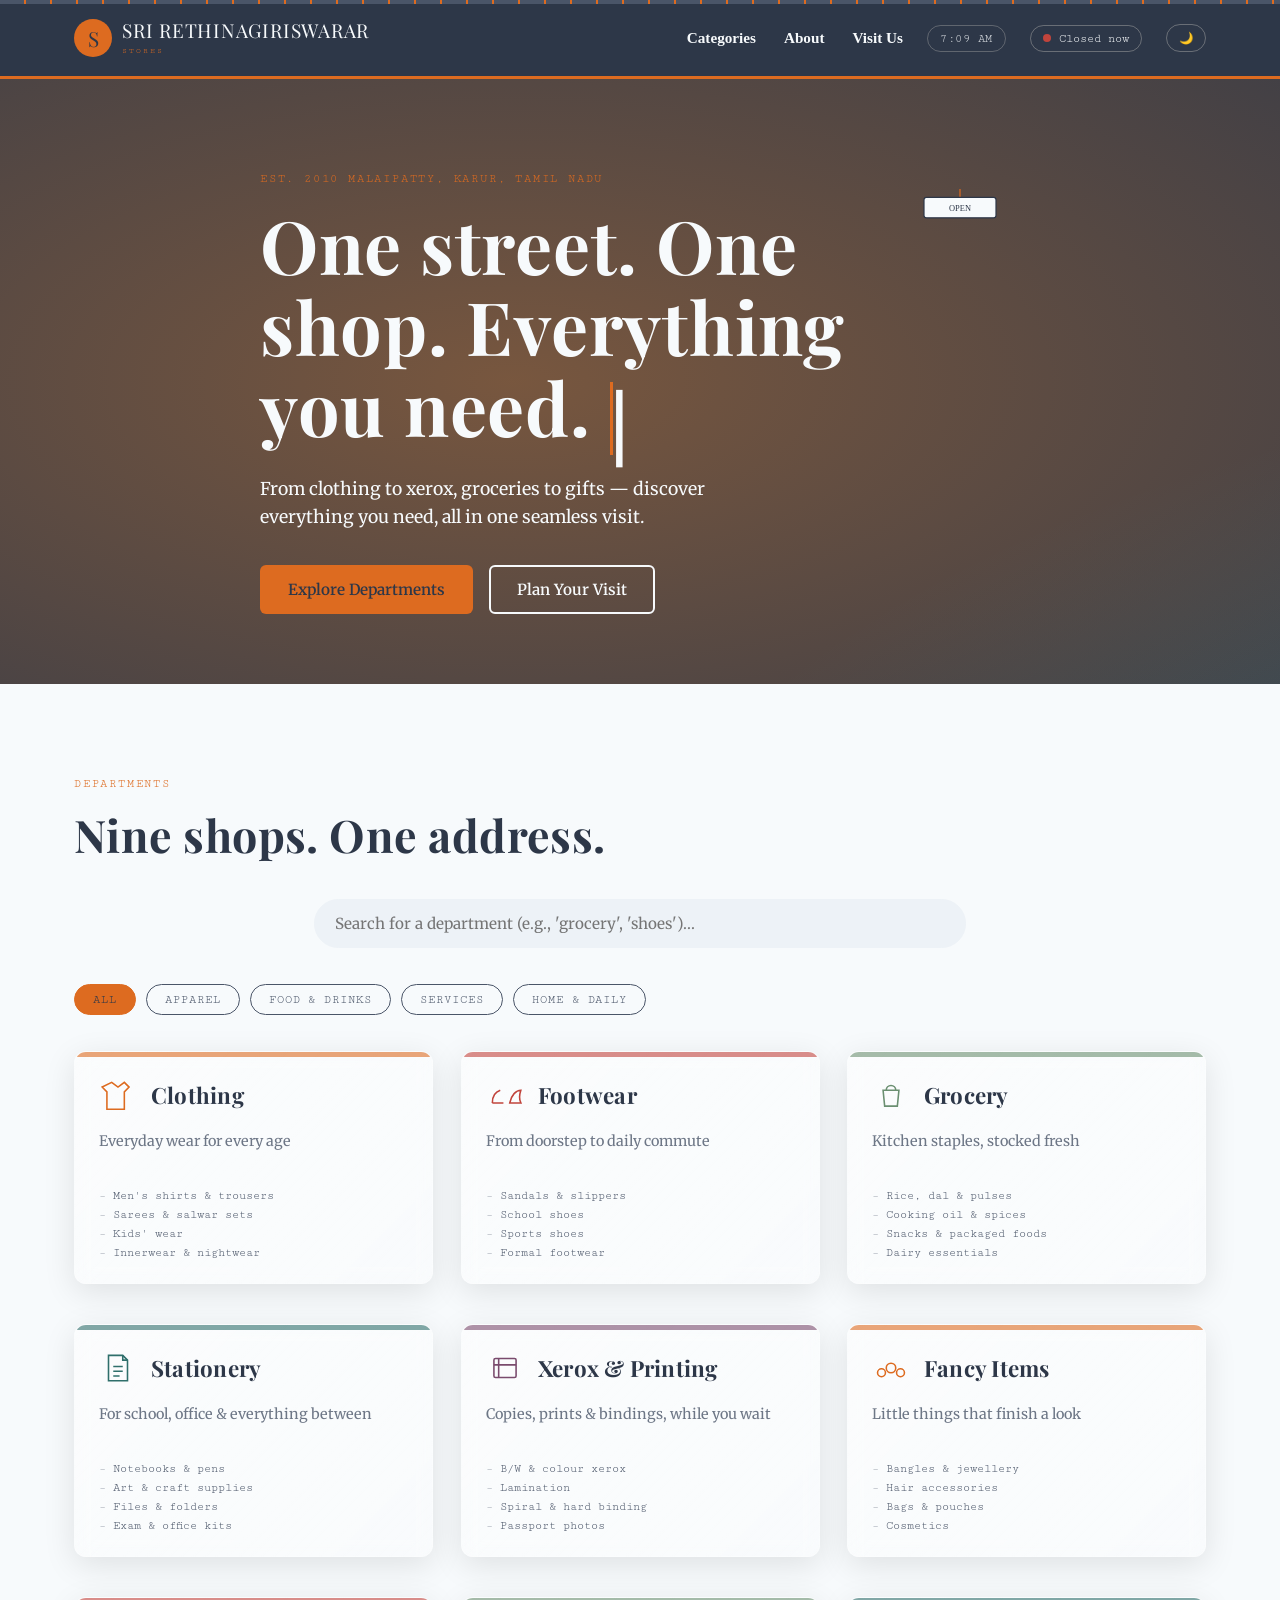
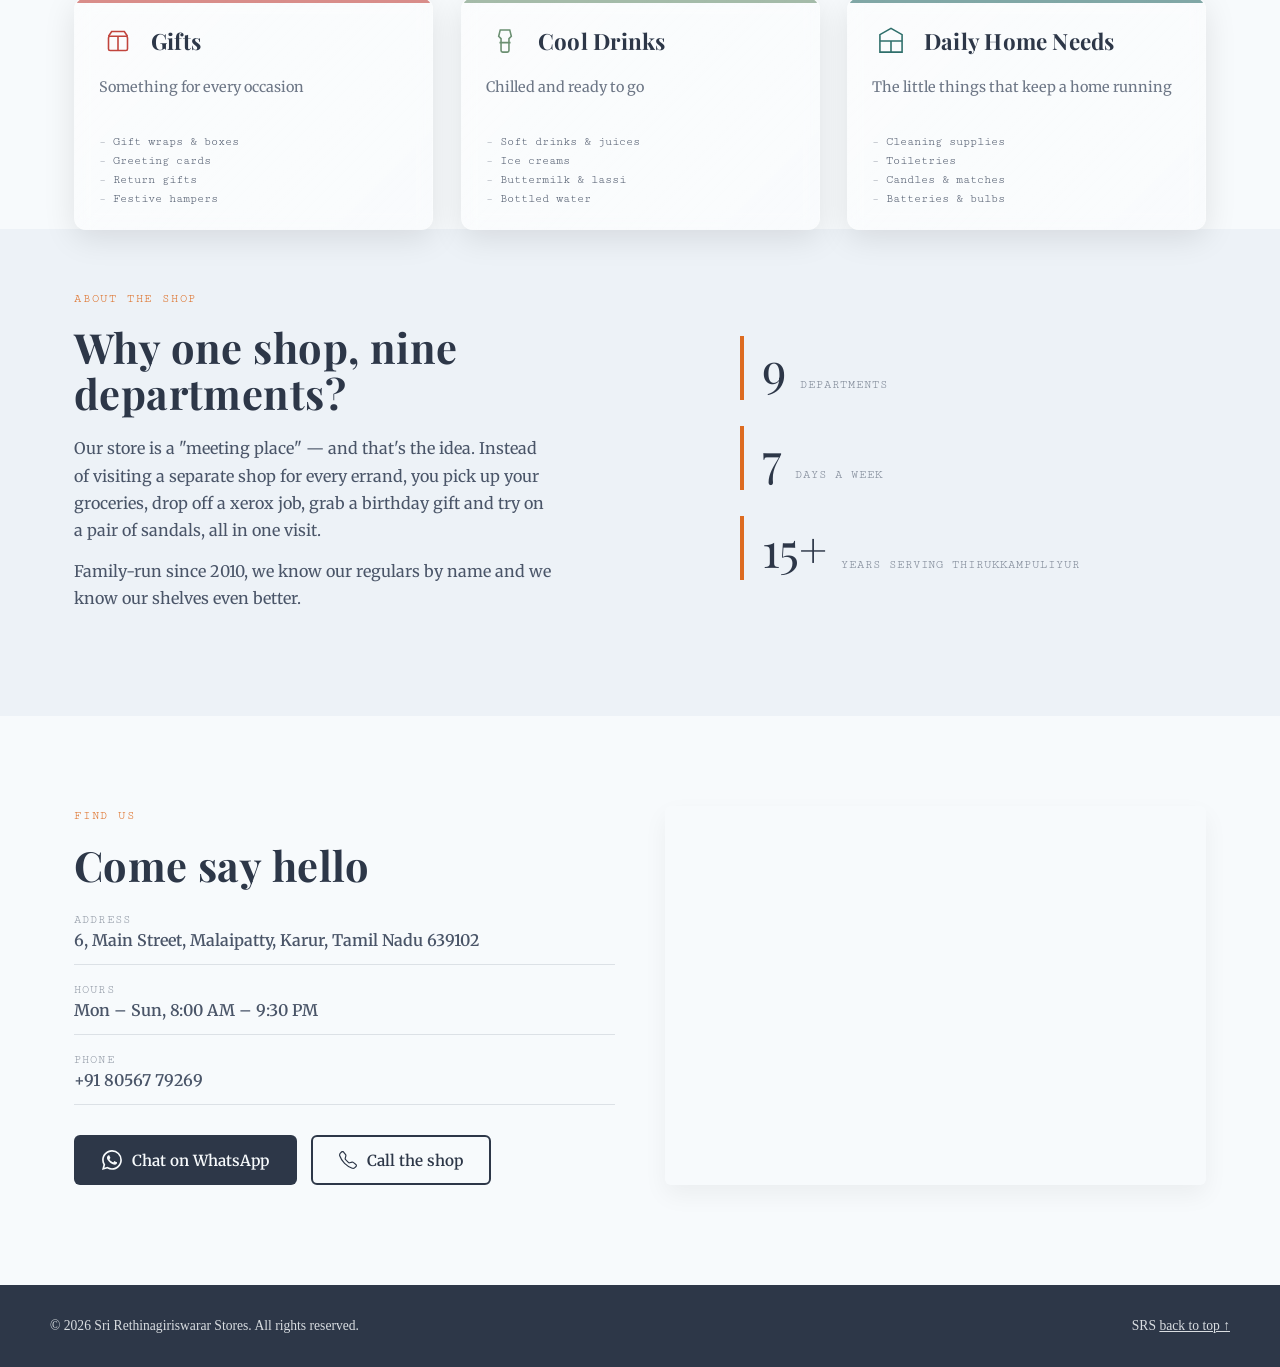
==== commit 68ac8aa7: "first commit" ====
--- a/index.html
+++ b/index.html
@@ -3,8 +3,8 @@
 <head>
 <meta charset="UTF-8">
 <meta name="viewport" content="width=device-width, initial-scale=1.0">
-<title>Sri Rethinagiriswarar Stores — Everything, One Roof</title>
-<meta name="description" content="Sri Rethinagiriswarar Stores — clothing, footwear, grocery, stationery, xerox, fancy items, gifts, cool drinks and daily home needs, all under one roof.">
+<title>Sri Rethinagiriswarar Stores — One Street, One Shop, Everything You Need</title>
+<meta name="description" content="Sri Rethinagiriswarar Stores: Your one-stop shop for clothing, groceries, stationery, and more. Nine departments under one roof for your convenience.">
 <link rel="preconnect" href="https://fonts.googleapis.com">
 <link rel="preconnect" href="https://fonts.gstatic.com" crossorigin>
 <link href="https://fonts.googleapis.com/css2?family=Playfair+Display:wght@700&family=Merriweather:wght@400;700&family=Cutive+Mono&display=swap" rel="stylesheet">
@@ -57,14 +57,14 @@
       <p class="eyebrow">Est. 2010  Malaipatty, Karur, Tamil Nadu</p>
       <h1 class="hero-title">
         <span class="typewriter-line" id="typewriter-line">
-          One street.<br>One shop.<br>Everything you need.
+          One street. One shop. Everything you need.
         </span>
         <span class="typewriter-cursor" id="typewriter-cursor">|</span>
       </h1>
-      <p class="hero-sub">Clothing to xerox, groceries to gifts — nine departments, one counter, no second trip.</p>
+      <p class="hero-sub">From clothing to xerox, groceries to gifts — discover everything you need, all in one seamless visit.</p>
       <div class="hero-actions">
-        <a href="#categories" class="btn btn-primary">See what's inside</a>
-        <a href="#visit" class="btn btn-ghost">Get directions</a>
+        <a href="#categories" class="btn btn-primary">Explore Departments</a>
+        <a href="#visit" class="btn btn-ghost">Plan Your Visit</a>
       </div>
     </div>
     <div class="hero-signboard" aria-hidden="true">
@@ -81,6 +81,14 @@
     <div class="section-head">
       <p class="eyebrow">Departments</p>
       <h2>Nine shops. One address.</h2>
+    </div>
+
+    <!-- NEW: Search Bar -->
+    <div class="search-wrapper" data-reveal>
+      <div class="search-bar">
+        <input type="search" id="search-input" placeholder="Search for a department (e.g., 'grocery', 'shoes')...">
+        <button id="search-clear" aria-label="Clear search">&times;</button>
+      </div>
     </div>
 
     <!-- Filter Buttons -->
@@ -94,7 +102,7 @@
 
     <div class="tag-board" id="tag-board">
 
-      <article class="tag tag--marigold" data-reveal data-category="apparel" data-department-id="clothing" tabindex="0">
+      <a href="clothing.html" class="tag tag--marigold" data-reveal data-category="apparel">
         <div class="tag-header">
           <div class="tag-icon"><svg viewBox="0 0 48 48" fill="none" stroke="currentColor" stroke-width="2"><path d="M16 8l8 6 8-6 6 6-6 6v22H10V20l-6-6z"/></svg></div>
           <h3>Clothing</h3>
@@ -106,9 +114,9 @@
           <li>Kids' wear</li>
           <li>Innerwear &amp; nightwear</li>
         </ul>
-      </article>
-
-      <article class="tag tag--red" data-reveal data-category="apparel" data-department-id="footwear" tabindex="0">
+      </a>
+
+      <a href="footwear.html" class="tag tag--red" data-reveal data-category="apparel">
         <div class="tag-header">
           <div class="tag-icon"><svg viewBox="0 0 48 48" fill="none" stroke="currentColor" stroke-width="2"><path d="M8 34c0-8 4-14 10-16M8 34h14M30 34c2-10 8-16 14-16-2 6-2 12 0 16H30z"/></svg></div>
           <h3>Footwear</h3>
@@ -120,9 +128,9 @@
           <li>Sports shoes</li>
           <li>Formal footwear</li>
         </ul>
-      </article>
-
-      <article class="tag tag--sage" data-reveal data-category="food" data-department-id="grocery" tabindex="0">
+      </a>
+
+      <a href="grocery.html" class="tag tag--sage" data-reveal data-category="food">
         <div class="tag-header">
           <div class="tag-icon"><svg viewBox="0 0 48 48" fill="none" stroke="currentColor" stroke-width="2"><path d="M14 18h20l-2 20H16z"/><path d="M18 18a6 6 0 0112 0"/></svg></div>
           <h3>Grocery</h3>
@@ -134,9 +142,9 @@
           <li>Snacks &amp; packaged foods</li>
           <li>Dairy essentials</li>
         </ul>
-      </article>
-
-      <article class="tag tag--teal" data-reveal data-category="services" data-department-id="stationery" tabindex="0">
+      </a>
+
+      <a href="stationery.html" class="tag tag--teal" data-reveal data-category="services">
         <div class="tag-header">
           <div class="tag-icon"><svg viewBox="0 0 48 48" fill="none" stroke="currentColor" stroke-width="2"><path d="M12 8h18l6 6v26H12z"/><path d="M30 8v6h6"/><line x1="18" y1="22" x2="30" y2="22"/><line x1="18" y1="28" x2="30" y2="28"/><line x1="18" y1="34" x2="26" y2="34"/></svg></div>
           <h3>Stationery</h3>
@@ -148,9 +156,9 @@
           <li>Files &amp; folders</li>
           <li>Exam &amp; office kits</li>
         </ul>
-      </article>
-
-      <article class="tag tag--plum" data-reveal data-category="services" data-department-id="xerox-printing" tabindex="0">
+      </a>
+
+      <a href="xerox-printing.html" class="tag tag--plum" data-reveal data-category="services">
         <div class="tag-header">
           <div class="tag-icon"><svg viewBox="0 0 48 48" fill="none" stroke="currentColor" stroke-width="2"><rect x="10" y="12" width="28" height="24" rx="2"/><line x1="10" y1="20" x2="38" y2="20"/><line x1="16" y1="12" x2="16" y2="36"/></svg></div>
           <h3>Xerox &amp; Printing</h3>
@@ -162,9 +170,9 @@
           <li>Spiral &amp; hard binding</li>
           <li>Passport photos</li>
         </ul>
-      </article>
-
-      <article class="tag tag--marigold" data-reveal data-category="apparel" data-department-id="fancy-items" tabindex="0">
+      </a>
+
+      <a href="fancy-items.html" class="tag tag--marigold" data-reveal data-category="apparel">
         <div class="tag-header">
           <div class="tag-icon"><svg viewBox="0 0 48 48" fill="none" stroke="currentColor" stroke-width="2"><circle cx="24" cy="24" r="6"/><circle cx="12" cy="30" r="5"/><circle cx="36" cy="30" r="5"/></svg></div>
           <h3>Fancy Items</h3>
@@ -176,9 +184,9 @@
           <li>Bags &amp; pouches</li>
           <li>Cosmetics</li>
         </ul>
-      </article>
-
-      <article class="tag tag--red" data-reveal data-category="home" data-department-id="gifts" tabindex="0">
+      </a>
+
+      <a href="gifts.html" class="tag tag--red" data-reveal data-category="home">
         <div class="tag-header">
           <div class="tag-icon"><svg viewBox="0 0 48 48" fill="none" stroke="currentColor" stroke-width="2"><rect x="12" y="18" width="24" height="18" rx="2"/><path d="M12 18l4-6h16l4 6"/><line x1="24" y1="18" x2="24" y2="36"/></svg></div>
           <h3>Gifts</h3>
@@ -190,9 +198,9 @@
           <li>Return gifts</li>
           <li>Festive hampers</li>
         </ul>
-      </article>
-
-      <article class="tag tag--sage" data-reveal data-category="food" data-department-id="cool-drinks" tabindex="0">
+      </a>
+
+      <a href="cool-drinks.html" class="tag tag--sage" data-reveal data-category="food">
         <div class="tag-header">
           <div class="tag-icon"><svg viewBox="0 0 48 48" fill="none" stroke="currentColor" stroke-width="2"><path d="M18 10h12l2 8-3 3v15a2 2 0 01-2 2H21a2 2 0 01-2-2V21l-3-3z"/><line x1="17" y1="26" x2="31" y2="26"/></svg></div>
           <h3>Cool Drinks</h3>
@@ -204,9 +212,9 @@
           <li>Buttermilk &amp; lassi</li>
           <li>Bottled water</li>
         </ul>
-      </article>
-
-      <article class="tag tag--teal" data-reveal data-category="home" data-department-id="daily-home-needs" tabindex="0">
+      </a>
+
+      <a href="daily-home-needs.html" class="tag tag--teal" data-reveal data-category="home">
         <div class="tag-header">
           <div class="tag-icon"><svg viewBox="0 0 48 48" fill="none" stroke="currentColor" stroke-width="2"><path d="M10 38V16l14-8 14 8v22z"/><line x1="24" y1="38" x2="24" y2="24"/><line x1="10" y1="24" x2="38" y2="24"/></svg></div>
           <h3>Daily Home Needs</h3>
@@ -218,91 +226,8 @@
           <li>Candles &amp; matches</li>
           <li>Batteries &amp; bulbs</li>
         </ul>
-      </article>
-
-    </div>
-  </section>
-
-  <!-- DEPARTMENT DETAIL SECTION -->
-  <section class="department-detail" id="department-detail">
-    <div class="department-detail-inner">
-      <!-- Content will be dynamically loaded here by script.js -->
-      <div id="department-detail-content"></div>
-    </div>
-  </section>
-
-  <!-- EMPTY STATE & FEATURED CARD (Moved here from #department-detail) -->
-  <section class="department-empty-state-wrapper" id="department-empty-state-wrapper">
-    <div class="department-detail-inner">
-      <div id="department-empty-state" class="department-empty-state">
-        <div class="empty-state-decor" aria-hidden="true">
-          <div class="floating-particle p1"></div>
-          <div class="floating-particle p2"></div>
-          <div class="floating-particle p3"></div>
-          <div class="floating-particle p4"></div>
-          <div class="floating-particle p5"></div>
-          <div class="floating-particle p6"></div>
-        </div>
-        
-        <div class="empty-state-content">
-          <p class="eyebrow">Explore Our Departments</p>
-          <h2>Discover what's inside</h2>
-          <p class="empty-state-sub">Click any department card above to dive into its unique collection — products, details, and a gallery of images await you.</p>
-          
-          <!-- NEW: Featured Department Card -->
-          <div class="featured-department-card" id="featured-department-card">
-            <div class="featured-card-image-wrapper">
-              <img src="" alt="Featured department" id="featured-card-image">
-            </div>
-            <div class="featured-card-content">
-              <h3 id="featured-card-title"></h3>
-              <a href="#" class="btn btn-primary" id="featured-card-button">View Department</a>
-            </div>
-            <button class="featured-card-nav featured-card-nav--prev" id="featured-card-prev" aria-label="Previous department">&lsaquo;</button>
-            <button class="featured-card-nav featured-card-nav--next" id="featured-card-next" aria-label="Next department">&rsaquo;</button>
-          </div>
-          <!-- END: Featured Department Card -->
-
-          <div class="empty-state-icons">
-            <div class="empty-icon" data-dept="clothing">
-              <svg viewBox="0 0 48 48" fill="none" stroke="currentColor" stroke-width="2"><path d="M16 8l8 6 8-6 6 6-6 6v22H10V20l-6-6z"/></svg>
-              <span>Clothing</span>
-            </div>
-            <div class="empty-icon" data-dept="footwear">
-              <svg viewBox="0 0 48 48" fill="none" stroke="currentColor" stroke-width="2"><path d="M8 34c0-8 4-14 10-16M8 34h14M30 34c2-10 8-16 14-16-2 6-2 12 0 16H30z"/></svg>
-              <span>Footwear</span>
-            </div>
-            <div class="empty-icon" data-dept="grocery">
-              <svg viewBox="0 0 48 48" fill="none" stroke="currentColor" stroke-width="2"><path d="M14 18h20l-2 20H16z"/><path d="M18 18a6 6 0 0112 0"/></svg>
-              <span>Grocery</span>
-            </div>
-            <div class="empty-icon" data-dept="stationery">
-              <svg viewBox="0 0 48 48" fill="none" stroke="currentColor" stroke-width="2"><path d="M12 8h18l6 6v26H12z"/><path d="M30 8v6h6"/><line x1="18" y1="22" x2="30" y2="22"/><line x1="18" y1="28" x2="30" y2="28"/><line x1="18" y1="34" x2="26" y2="34"/></svg>
-              <span>Stationery</span>
-            </div>
-            <div class="empty-icon" data-dept="xerox-printing">
-              <svg viewBox="0 0 48 48" fill="none" stroke="currentColor" stroke-width="2"><rect x="10" y="12" width="28" height="24" rx="2"/><line x1="10" y1="20" x2="38" y2="20"/><line x1="16" y1="12" x2="16" y2="36"/></svg>
-              <span>Xerox</span>
-            </div>
-            <div class="empty-icon" data-dept="fancy-items">
-              <svg viewBox="0 0 48 48" fill="none" stroke="currentColor" stroke-width="2"><circle cx="24" cy="24" r="6"/><circle cx="12" cy="30" r="5"/><circle cx="36" cy="30" r="5"/></svg>
-              <span>Fancy</span>
-            </div>
-            <div class="empty-icon" data-dept="gifts">
-              <svg viewBox="0 0 48 48" fill="none" stroke="currentColor" stroke-width="2"><rect x="12" y="18" width="24" height="18" rx="2"/><path d="M12 18l4-6h16l4 6"/><line x1="24" y1="18" x2="24" y2="36"/></svg>
-              <span>Gifts</span>
-            </div>
-            <div class="empty-icon" data-dept="cool-drinks">
-              <svg viewBox="0 0 48 48" fill="none" stroke="currentColor" stroke-width="2"><path d="M18 10h12l2 8-3 3v15a2 2 0 01-2 2H21a2 2 0 01-2-2V21l-3-3z"/><line x1="17" y1="26" x2="31" y2="26"/></svg>
-              <span>Cool Drinks</span>
-            </div>
-            <div class="empty-icon" data-dept="daily-home-needs">
-              <svg viewBox="0 0 48 48" fill="none" stroke="currentColor" stroke-width="2"><path d="M10 38V16l14-8 14 8v22z"/><line x1="24" y1="38" x2="24" y2="24"/><line x1="10" y1="24" x2="38" y2="24"/></svg>
-              <span>Home Needs</span>
-            </div>
-          </div>
-        </div>
-      </div>
+      </a>
+
     </div>
   </section>
 
@@ -333,7 +258,7 @@
         <ul class="detail-list">
           <li>
             <span class="detail-label">Address</span>
-            <span class="detail-value" id="address-text">6, Main Street, Malaipatty, Karur, Tamil Nadu 621001</span>
+            <span class="detail-value" id="address-text">6, Main Street, Malaipatty, Karur, Tamil Nadu 639102</span>
           </li>
           <li>
             <span class="detail-label">Hours</span>
@@ -341,7 +266,7 @@
           </li>
           <li>
             <span class="detail-label">Phone</span>
-            <span class="detail-value"><a href="tel:+919999999999" id="phone-link">+91 80567 79269</a></span>
+            <span class="detail-value"><a href="tel:+918056779269" id="phone-link">+91 80567 79269</a></span>
           </li>
         </ul>
 
--- a/style.css
+++ b/style.css
@@ -56,12 +56,11 @@
     radial-gradient(circle at 85% 70%, hsla(188, 43%, 49%, 0.1), transparent 35%);
   background-attachment: fixed;
 }
-
-/* Re-apply solid background for main content sections over the new body background */
-.hero, .categories, .department-detail, .about, .visit, .site-footer {
+main {
   font-family: var(--body);
   color: var(--charcoal);
   background: var(--paper);
+  overflow-x: hidden; /* Prevents horizontal scroll from animations */
   -webkit-font-smoothing: antialiased;
 }
 h1,h2,h3{ font-family: var(--display); font-weight: 700; letter-spacing: 0.01em; line-height: 1.1; margin: 0; }
@@ -156,11 +155,23 @@
 /* ============ HERO ============ */
 .hero{
   background-color: var(--ink);
+  --grad-1: hsla(28, 80%, 55%, 0.4);
+  --grad-2: hsla(190, 80%, 45%, 0.3);
+  background-image: 
+    radial-gradient(at 20% 25%, var(--grad-1) 0px, transparent 50%),
+    radial-gradient(at 80% 75%, var(--grad-2) 0px, transparent 50%);
+  background-size: 200% 200%;
+  animation: heroGradient 15s ease-in-out infinite;
   color: var(--paper);
   padding: 90px 24px 70px;
   display:flex; justify-content:center;
   position: relative;
   overflow: hidden;
+}
+@keyframes heroGradient {
+  0% { background-position: 0% 50%; }
+  50% { background-position: 100% 50%; }
+  100% { background-position: 0% 50%; }
 }
 .hero-inner > * {
   opacity: 0;
@@ -235,6 +246,41 @@
 .filter-btn.is-active{ background: var(--marigold); border-color: var(--marigold); color: var(--ink); }
 [data-theme="dark"] .filter-btn{ border-color: var(--ink-soft); color: var(--charcoal); }
 [data-theme="dark"] .filter-btn.is-active{ color: var(--ink); }
+
+/* ============ SEARCH BAR (NEW) ============ */
+.search-wrapper{
+  max-width: 700px; margin: 0 auto 36px; padding: 0 24px;
+}
+.search-bar{
+  position: relative;
+}
+.search-bar input{
+  width: 100%;
+  padding: 14px 40px 14px 20px;
+  border-radius: 999px;
+  border: 1.5px solid var(--paper-dim);
+  background: var(--paper-dim);
+  font-family: var(--body);
+  font-size: 0.95rem;
+  color: var(--ink);
+  transition: all .25s ease;
+}
+.search-bar input:focus{
+  outline: none;
+  border-color: var(--marigold);
+  background: var(--paper);
+  box-shadow: 0 0 0 4px rgba(221, 107, 32, 0.1);
+}
+.search-bar #search-clear{
+  position: absolute;
+  right: 12px; top: 50%; transform: translateY(-50%);
+  background: none; border: none; font-size: 1.5rem;
+  color: var(--ink-soft); cursor: pointer; opacity: 0;
+  transition: opacity .25s ease;
+}
+.search-bar input:not(:placeholder-shown) + #search-clear{
+  opacity: 0.7;
+}
 
 /* ============ TAG FILTER ANIMATION ============ */
 .tag.tag-hidden{ opacity:0 !important; transform: scale(0.8) translateY(10px) !important; pointer-events:none; position:absolute; visibility:hidden; }
@@ -337,14 +383,15 @@
 /* ============ DEPARTMENT DETAIL SECTION ============ */
 .department-detail{
   padding: 0; /* Remove padding by default */
-  opacity: 0;
-  /* New: Smoother transition */
-  visibility: hidden;
-  transform: translateY(30px);
-  transition: opacity 0.5s ease, visibility 0.5s ease, transform 0.5s ease;
+  background: var(--paper); /* Ensure it has a solid background */
+  /* The following properties are handled by .is-active when present on page load */
+  /* opacity: 0; */
+  /* visibility: hidden; */
+  /* transform: translateY(30px); */
+  /* transition: opacity 0.5s ease, visibility 0.5s ease, transform 0.5s ease; */
 }
 .department-detail.is-active {
-  padding: 40px 0; /* Add padding back when it's visible */
+  padding: 40px 0; /* Add padding when it's visible */
   opacity: 1;
   visibility: visible;
   transform: translateY(0);
@@ -1078,6 +1125,12 @@
   padding: 4px 2px 8px;
   -webkit-overflow-scrolling: touch;
   scrollbar-width: thin;
+  /* NEW: Glassmorphism for thumbnail strip */
+  background: rgba(255, 255, 255, 0.4);
+  backdrop-filter: blur(4px);
+  -webkit-backdrop-filter: blur(4px);
+  border-top: 1px solid rgba(255, 255, 255, 0.2);
+  border-radius: 0 0 var(--radius) var(--radius);
 }
 .slideshow-thumbnails::-webkit-scrollbar{ height: 4px; }
 .slideshow-thumbnails::-webkit-scrollbar-thumb{ background: var(--ink-soft); border-radius: 4px; }
@@ -1222,3 +1275,48 @@
 a:focus-visible, button:focus-visible{
   outline: 3px solid var(--marigold); outline-offset: 3px;
 }
+
+/* ============================================= */
+/* ===== RELATED DEPARTMENTS (NEW) ===== */
+/* ============================================= */
+.related-departments{
+  margin-top: 80px;
+  padding-top: 40px;
+  border-top: 1px solid var(--paper-dim);
+}
+.related-departments h3{
+  font-size: 1.6rem;
+  color: var(--ink);
+  margin-bottom: 24px;
+}
+.related-grid{
+  display: grid;
+  grid-template-columns: repeat(auto-fit, minmax(250px, 1fr));
+  gap: 24px;
+}
+.related-card{
+  display: flex;
+  align-items: center;
+  gap: 16px;
+  padding: 16px;
+  border-radius: var(--radius);
+  background: var(--paper-dim);
+  transition: all .25s ease;
+}
+.related-card:hover{
+  transform: translateY(-4px);
+  box-shadow: 0 6px 16px var(--shadow-hover);
+  background: var(--card-bg);
+}
+.related-card .tag-icon{
+  width: 32px;
+  height: 32px;
+  flex-shrink: 0;
+}
+.related-card-info h4{
+  font-family: var(--display);
+  font-size: 1.1rem;
+  color: var(--ink);
+  margin-bottom: 4px;
+}
+.related-card-info p{ font-size: 0.8rem; opacity: 0.7; line-height: 1.4; }
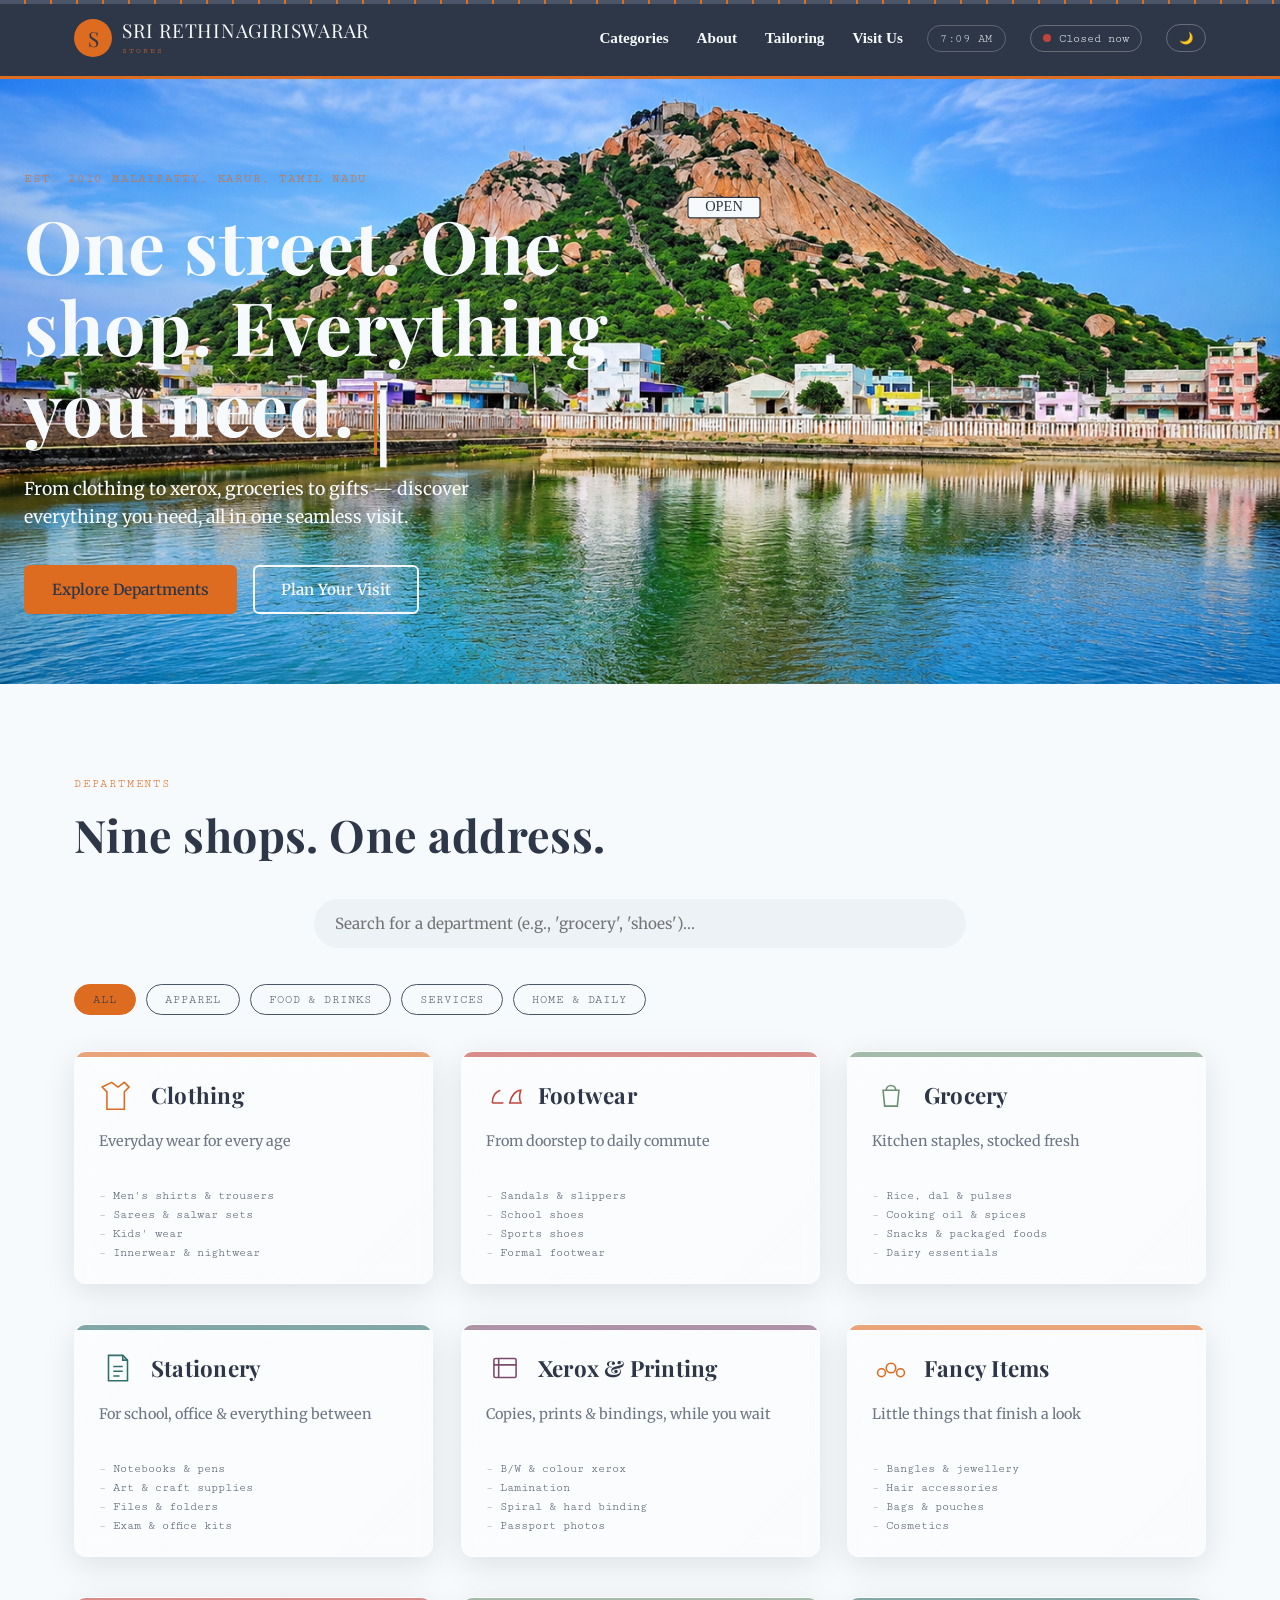
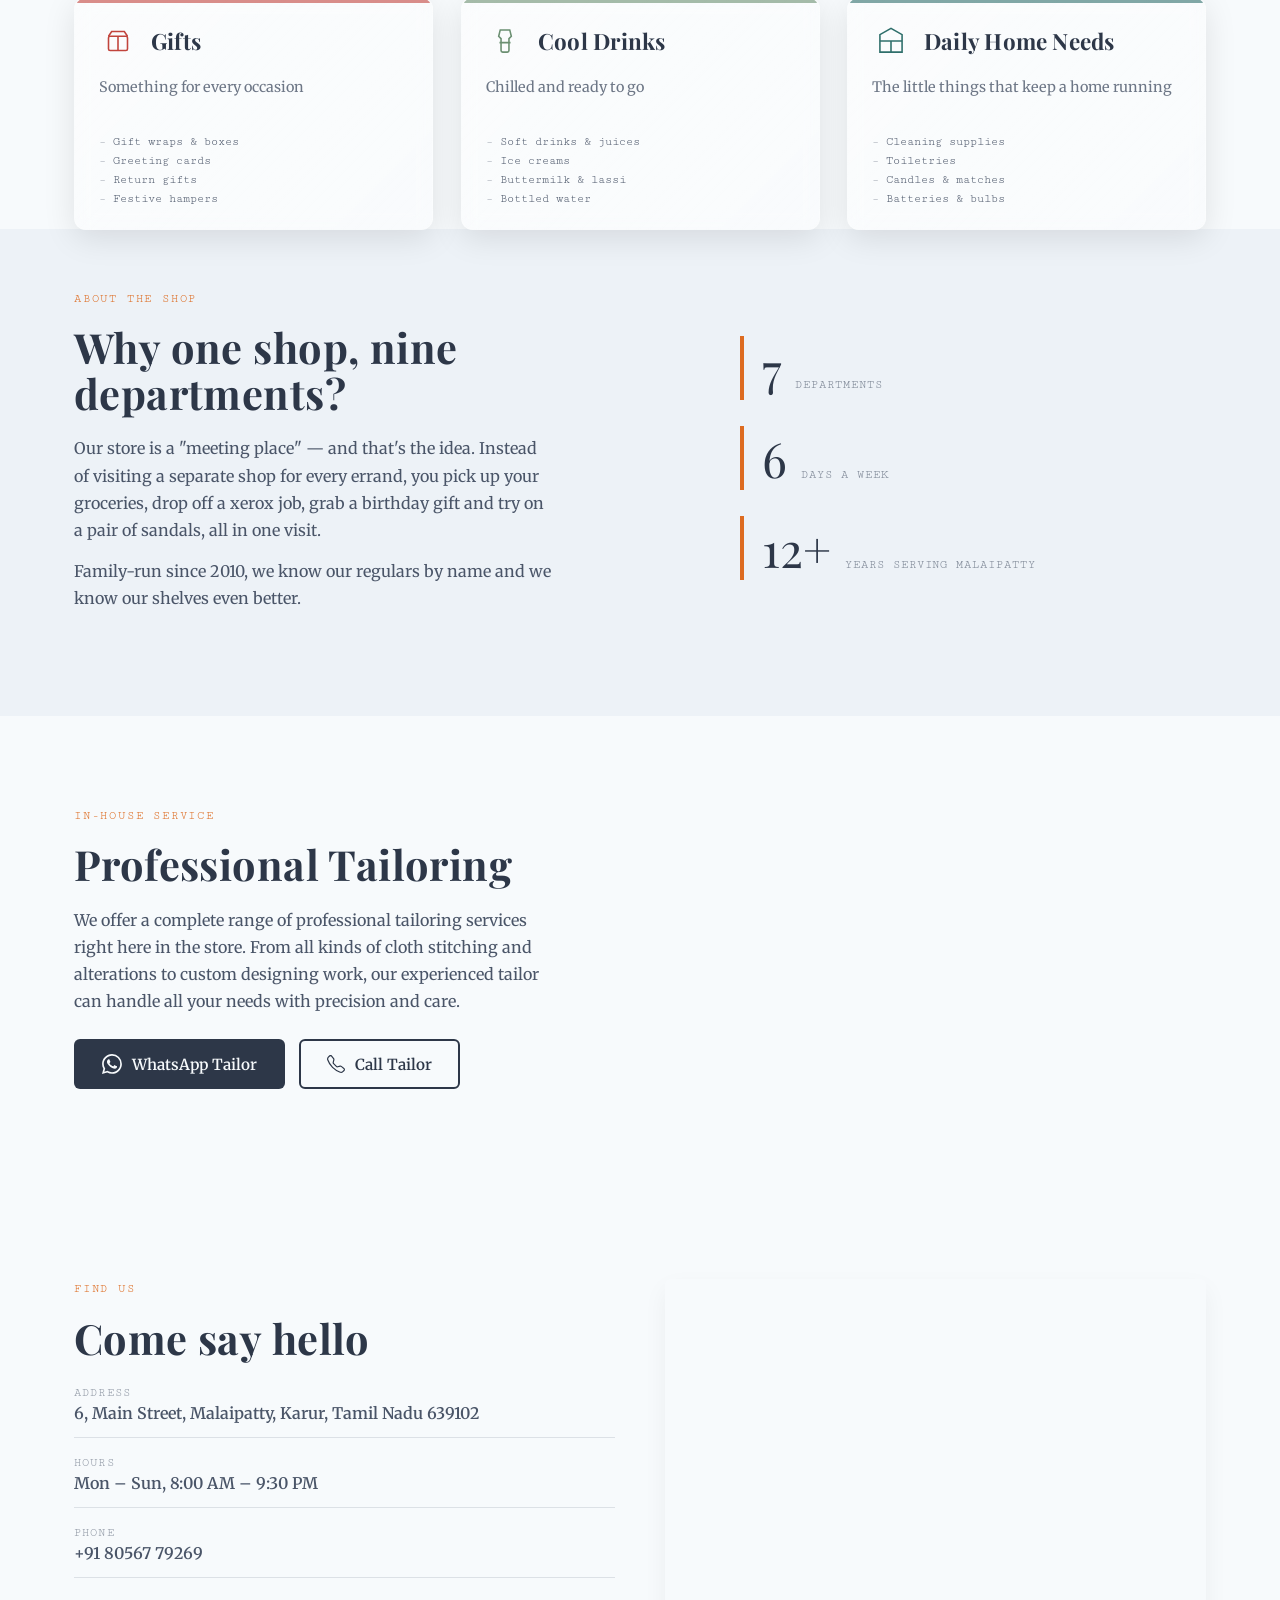
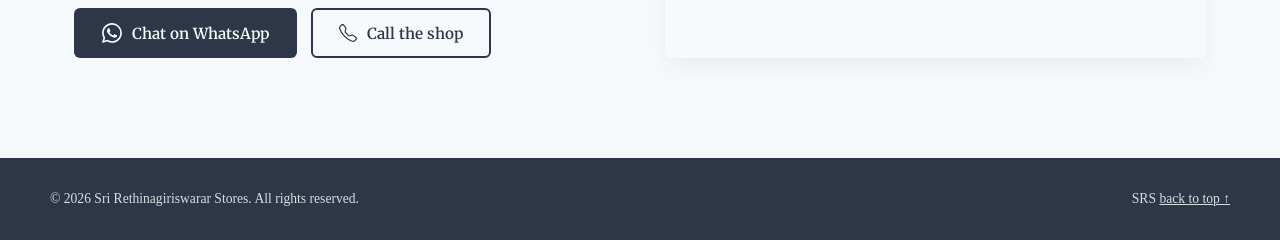
==== commit 6213cdaa: "final01" ====
--- a/index.html
+++ b/index.html
@@ -27,6 +27,7 @@
     <nav class="main-nav" id="main-nav">
       <a href="#categories" class="nav-link">Categories</a>
       <a href="#about" class="nav-link">About</a>
+      <a href="#tailoring" class="nav-link">Tailoring</a>
       <a href="#visit" class="nav-link">Visit Us</a>
     </nav>
 
@@ -52,8 +53,16 @@
 <main>
 
   <!-- HERO -->
-  <section class="hero" id="hero">
-    <div class="hero-inner">
+  <section class="hero" id="hero" style="
+    position: relative;
+    background-image: url('Img/Ayyermalai.png');
+    background-size: cover;
+    background-position: center;
+    overflow: hidden; /* Ensures pseudo-elements don't overflow */
+    justify-content: flex-start; /* Align content to the left */
+  ">
+    <!-- The inline styles have been moved to the .hero-glass-panel class in style.css -->
+    <div class="hero-inner hero-glass-panel">
       <p class="eyebrow">Est. 2010  Malaipatty, Karur, Tamil Nadu</p>
       <h1 class="hero-title">
         <span class="typewriter-line" id="typewriter-line">
@@ -71,7 +80,7 @@
       <svg viewBox="0 0 200 60" class="swing-icon">
         <line x1="100" y1="0" x2="100" y2="14" stroke="var(--marigold)" stroke-width="2"/>
         <rect x="40" y="14" width="120" height="34" rx="4" fill="var(--paper)" stroke="var(--ink)" stroke-width="2"/>
-        <text x="100" y="36" text-anchor="middle" font-family="Bebas Neue" font-size="14" fill="var(--ink)">OPEN</text>
+        <text x="100" y="31" text-anchor="middle" dominant-baseline="middle" font-family="Bebas Neue" font-size="24" fill="var(--ink)">OPEN</text>
       </svg>
     </div>
   </section>
@@ -243,9 +252,48 @@
       <div class="about-stats" data-reveal>
         <div class="stat"><span class="stat-num" data-count="9">0</span><span class="stat-label">departments</span></div>
         <div class="stat"><span class="stat-num" data-count="7">0</span><span class="stat-label">days a week</span></div>
-        <div class="stat"><span class="stat-num" data-count="15">0</span><span class="stat-label">years serving Thirukkampuliyur</span></div>
-      </div>
-    </div>
+        <div class="stat"><span class="stat-num" data-count="15">0</span><span class="stat-label">years serving Malaipatty</span></div>
+      </div>
+    </div>
+  </section>
+
+  <!-- TAILORING -->
+  <section class="visit" id="tailoring">
+    <div class="about-inner">
+      <div class="about-copy" data-reveal>
+        <p class="eyebrow">In-house Service</p>
+        <h2>Professional Tailoring</h2>
+        <p>We offer a complete range of professional tailoring services right here in the store. From all kinds of cloth stitching and alterations to custom designing work, our experienced tailor can handle all your needs with precision and care.</p>
+        <div class="visit-actions" style="margin-top: 24px;">
+          <a class="btn btn-primary btn--with-icon" href="https://wa.me/918056779269" target="_blank" rel="noopener">
+            <svg class="btn-icon" xmlns="http://www.w3.org/2000/svg" width="20" height="20" fill="currentColor" viewBox="0 0 16 16">
+              <path d="M13.601 2.326A7.854 7.854 0 0 0 7.994 0C3.627 0 .068 3.558.064 7.926c0 1.399.366 2.76 1.057 3.965L0 16l4.204-1.102a7.933 7.933 0 0 0 3.79.965h.004c4.368 0 7.926-3.558 7.93-7.93A7.898 7.898 0 0 0 13.6 2.326zM7.994 14.521a6.573 6.573 0 0 1-3.356-.92l-.24-.144-2.494.654.666-2.433-.156-.251a6.56 6.56 0 0 1-1.007-3.505c0-3.626 2.957-6.584 6.591-6.584a6.56 6.56 0 0 1 4.66 1.931 6.557 6.557 0 0 1 1.928 4.66c-.004 3.639-2.961 6.592-6.592 6.592zm3.615-4.934c-.197-.099-1.17-.578-1.353-.646-.182-.065-.315-.099-.445.099-.133.197-.513.646-.627.775-.114.133-.232.148-.43.05-.197-.1-.836-.308-1.592-.985-.59-.525-.985-1.175-1.103-1.372-.114-.198-.011-.304.088-.403.087-.088.197-.232.296-.346.1-.114.133-.198.198-.33.065-.134.034-.248-.015-.347-.05-.099-.445-1.076-.612-1.47-.16-.389-.323-.335-.445-.34-.114-.007-.247-.007-.38-.007a.729.729 0 0 0-.529.247c-.182.198-.691.677-.691 1.654 0 .977.71 1.916.81 2.049.098.133 1.394 2.132 3.383 2.992.47.205.84.326 1.129.418.475.152.904.129 1.246.08.38-.058 1.171-.48 1.338-.943.164-.464.164-.86.114-.943-.049-.084-.182-.133-.38-.232z"/>
+            </svg>
+            <span>WhatsApp Tailor</span>
+          </a>
+          <a class="btn btn-ghost btn--with-icon" href="tel:+918056779269">
+            <svg class="btn-icon" xmlns="http://www.w3.org/2000/svg" width="18" height="18" fill="currentColor" viewBox="0 0 16 16">
+              <path d="M3.654 1.328a.678.678 0 0 0-1.015-.063L1.605 2.3c-.483.484-.661 1.169-.45 1.77a17.568 17.568 0 0 0 4.168 6.608 17.569 17.569 0 0 0 6.608 4.168c.601.211 1.286.033 1.77-.45l1.034-1.034a.678.678 0 0 0-.063-1.015l-2.307-1.794a.678.678 0 0 0-.58-.122l-2.19.547a1.745 1.745 0 0 1-1.657-.459L5.482 8.062a1.745 1.745 0 0 1-.46-1.657l.548-2.19a.678.678 0 0 0-.122-.58L3.654 1.328zM1.884.511a1.745 1.745 0 0 1 2.612.163L6.29 2.98c.329.423.445.974.315 1.494l-.547 2.19a.678.678 0 0 0 .178.643l2.457 2.457a.678.678 0 0 0 .644.178l2.189-.547a1.745 1.745 0 0 1 1.494.315l2.306 1.794c.829.645.905 1.87.163 2.611l-1.034 1.034c-.74.74-1.846 1.065-2.877.702a18.634 18.634 0 0 1-7.01-4.42 18.634 18.634 0 0 1-4.42-7.009c-.362-1.03-.037-2.137.703-2.877L1.885.511z"/>
+            </svg>
+            <span>Call Tailor</span>
+          </a>
+        </div>
+      </div>
+    </div>
+  </section>
+
+  <!-- ============================================= -->
+  <!-- ===== DEPARTMENT DETAIL VIEW (DYNAMIC) ====== -->
+  <!-- ============================================= -->
+  <section class="department-detail" id="department-detail">
+    <!-- Content will be injected by script.js -->
+    <div class="department-detail-inner" id="department-detail-inner">
+      <!-- This will be populated when a user clicks a department card -->
+    </div>
+    <!-- Add a close button for the detail view -->
+    <button id="close-detail-view" class="lightbox-close" aria-label="Close department view" style="display: none;">
+      &times;
+    </button>
   </section>
 
   <!-- VISIT / CONTACT -->
--- a/style.css
+++ b/style.css
@@ -382,13 +382,15 @@
 
 /* ============ DEPARTMENT DETAIL SECTION ============ */
 .department-detail{
-  padding: 0; /* Remove padding by default */
-  background: var(--paper); /* Ensure it has a solid background */
-  /* The following properties are handled by .is-active when present on page load */
-  /* opacity: 0; */
-  /* visibility: hidden; */
-  /* transform: translateY(30px); */
-  /* transition: opacity 0.5s ease, visibility 0.5s ease, transform 0.5s ease; */
+  position: fixed;
+  inset: 0;
+  z-index: 100;
+  background: var(--paper);
+  opacity: 0;
+  visibility: hidden;
+  transform: translateY(30px);
+  transition: opacity 0.4s ease, visibility 0.4s ease, transform 0.4s ease;
+  overflow-y: auto;
 }
 .department-detail.is-active {
   padding: 40px 0; /* Add padding when it's visible */
@@ -397,7 +399,7 @@
   transform: translateY(0);
 }
 .department-detail-inner{
-  max-width: 1280px; margin:0 auto; padding: 0 24px;
+  max-width: 1280px; margin:0 auto; padding: 40px 24px;
 }
 .department-back-btn{
   margin-bottom: 40px;
@@ -514,7 +516,7 @@
   justify-content: center;
   opacity: 0;
   transition: opacity 0.3s ease, background 0.3s ease, transform 0.2s ease;
-  backdrop-filter: blur(2px);
+  backdrop-filter: blur(4px);
 }
 .slideshow-container:hover .slideshow-nav{
   opacity: 1;
@@ -568,7 +570,7 @@
   background: rgba(45, 55, 72, 0.55);
   padding: 4px 12px;
   border-radius: 999px;
-  backdrop-filter: blur(2px);
+  backdrop-filter: blur(4px);
   letter-spacing: 0.04em;
 }
 
@@ -794,6 +796,9 @@
   .department-detail-grid{ grid-template-columns: 1fr; gap: 40px; }
   .hero{ padding: 70px 20px 50px; }
 }
+@media (max-width: 720px) {
+  .hero { justify-content: center !important; text-align: center; }
+}
 
 /* ============================================= */
 /* ===== DEPARTMENT EMPTY STATE ===== */
